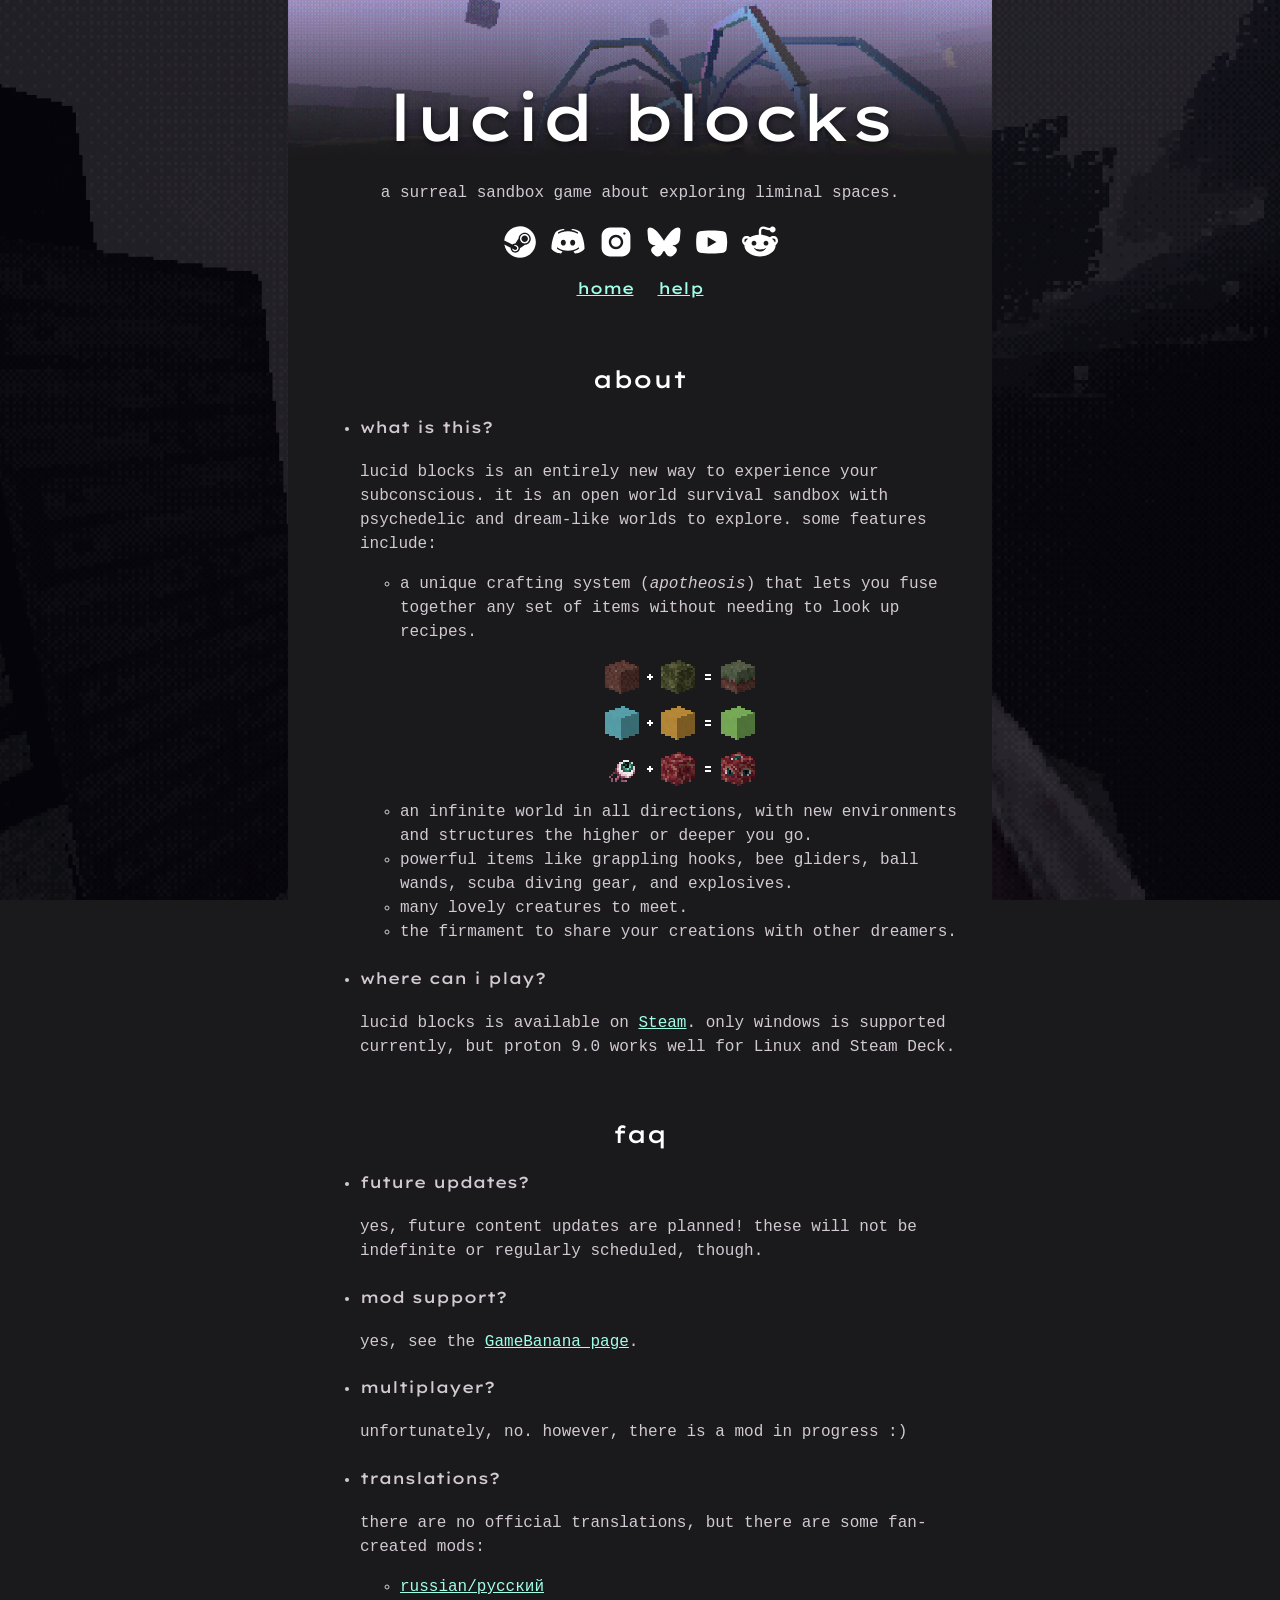
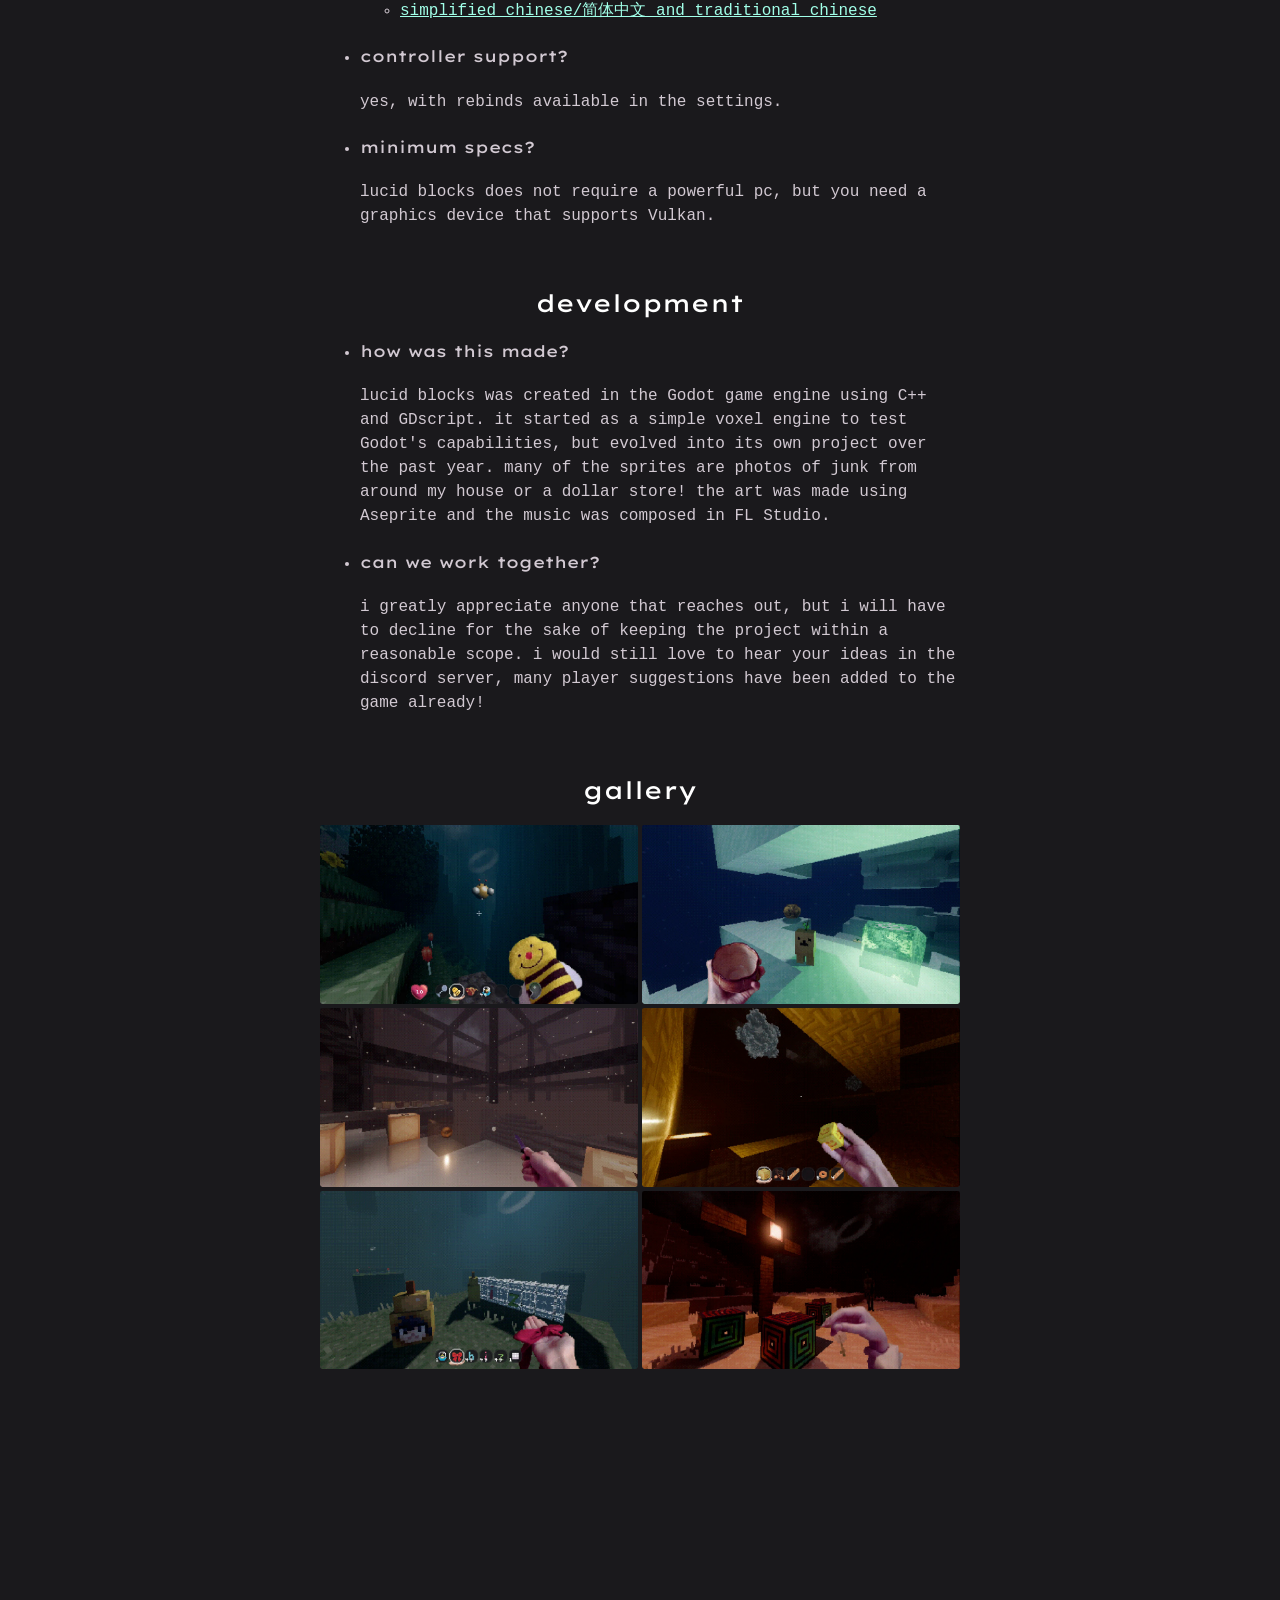
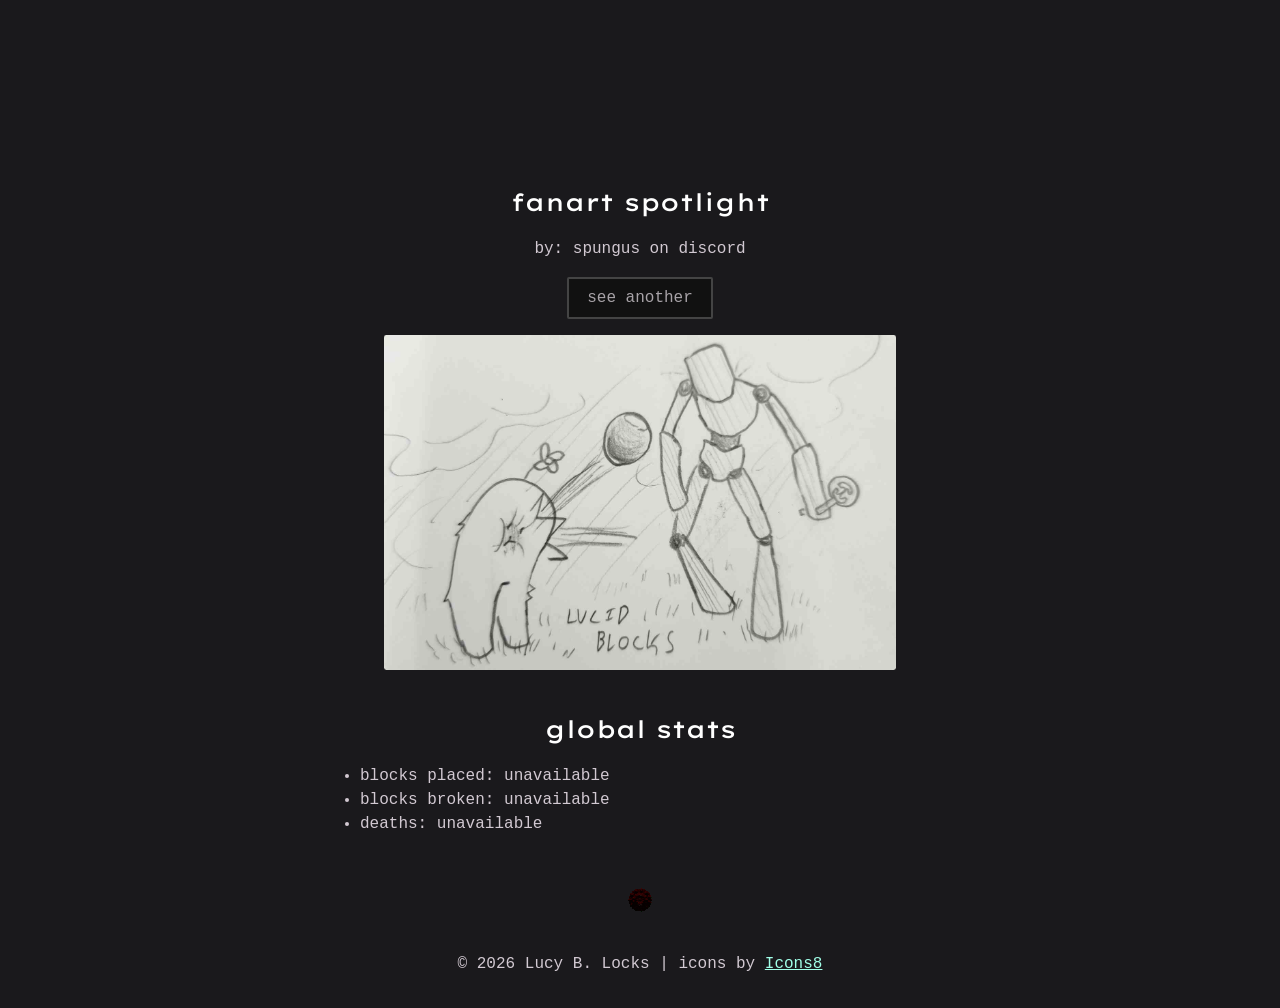
==== index.html @ 722c0000 "Updated 3.0.4" ====
<!DOCTYPE HTML>
<html lang="en">
	<head>
		<title>lucid blocks</title>
		<meta charset="utf-8" />
		<meta name="viewport" content="width=device-width, initial-scale=1, user-scalable=no" />
		<meta name="description" content="Lucid Blocks: A psychedelic voxel game about exploring liminal spaces.">
		<link rel="stylesheet" href="styles.css" />
        <link rel="preconnect" href="https://fonts.googleapis.com">
        <link rel="preconnect" href="https://fonts.gstatic.com" crossorigin>
        <link href="https://fonts.googleapis.com/css2?family=Lexend+Giga:wght@100..900&display=swap" rel="stylesheet">
		<link rel="icon" type="image/x-icon" href="images/icons/favicon.png">

	<script type="application/ld+json">
	{
	"@context": "https://schema.org",
	"@graph": [
		{
		"@type": "VideoGame",
		"@id": "https://lucidblocks.com/#game",
		"name": "Lucid Blocks",
		"url": "https://lucidblocks.com",
		"image": "https://lucidblocks.com/images/lsd_dream_emulator_spider.webp",
		"description": "Lucid Blocks is a psychedelic voxel sandbox game about exploring liminal dreamlike spaces.",
		"author": {
			"@type": "Person",
			"name": "Eric Alfaro",
			"url": "https://ericalfaro.dev"
		},
		"publisher": {
			"@type": "Organization",
			"name": "Eric Alfaro"
		},
		"sameAs": [
			"https://store.steampowered.com/app/3495730/Lucid_Blocks/",
			"https://discord.gg/lucidblocks",
			"www.youtube.com/@lucy_b_locks"
		]
		},
		{
		"@type": "FAQPage",
		"@id": "https://lucidblocks.com/#faq",
		"url": "https://lucidblocks.com",
		"about": { "@id": "https://lucidblocks.com/#game" },
		"mainEntity": [
			{
			"@type": "Question",
			"name": "Are future updates planned?",
			"acceptedAnswer": { "@type": "Answer", "text": "Yes, future content updates are planned, though they will not be indefinite or regularly scheduled." }
			},
			{
			"@type": "Question",
			"name": "Is mod support available?",
			"acceptedAnswer": { "@type": "Answer", "text": "Yes, see the GameBanana page at https://gamebanana.com/games/24404." }
			},
			{
			"@type": "Question",
			"name": "Does Lucid Blocks have multiplayer?",
			"acceptedAnswer": { "@type": "Answer", "text": "No, but a multiplayer mod is currently in progress." }
			},
			{
			"@type": "Question",
			"name": "Are there translations available?",
			"acceptedAnswer": { "@type": "Answer", "text": "There are no official translations, but fan-created mods exist for Russian and Simplified Chinese." }
			},
			{
			"@type": "Question",
			"name": "Is controller support available?",
			"acceptedAnswer": { "@type": "Answer", "text": "Yes, with rebinds available in the settings." }
			},
			{
			"@type": "Question",
			"name": "What are the minimum specs?",
			"acceptedAnswer": { "@type": "Answer", "text": "Lucid Blocks does not require a powerful PC, but you need a graphics device that supports Vulkan." }
			}
		]
		}
	]
	}
	</script>
	</head>
	<body>
		<div class="banner">
			<h1>lucid blocks</h1>
		</div>

		<section id="intro">
			<p>a surreal sandbox game about exploring liminal spaces. </p>
		</section>

		<nav id="social">
			<a target="_blank" class="icon" href="https://store.steampowered.com/app/3495730/Lucid_Blocks/"><img alt="Clickable link to the Lucid Blocks Steam page" src="images/icons/steam.svg"/></a>
			<a target="_blank" class="icon" href="https://discord.gg/lucidblocks">                   <img alt="Clickable link to the Lucid Blocks Discord server" src="images/icons/discord.svg"/></a>
			<a target="_blank" class="icon" href="https://www.instagram.com/lucy.b.locks/">                <img alt="Clickable link to the Lucid Blocks Instagram" src="images/icons/instagram.svg"/></a>
			<a target="_blank" class="icon" href="https://bsky.app/profile/lucyblocks.com">                 <img alt="Clickable link to the Lucid Blocks Bluesky" src="images/icons/bluesky.svg"/></a>
			<a target="_blank" class="icon" href="www.youtube.com/@lucy_b_locks"><img alt="Clickable link to the Lucid Blocks YouTube channel" src="images/icons/youtube.svg"/></a>
			<a target="_blank" class="icon" href="https://www.reddit.com/r/LucidBlocks/"><img alt="Clickable link to the Lucid Blocks subreddit" src="images/icons/reddit.svg"/></a>
		</nav>

		<nav id="websiteNavigation">
			<ul>
				<li><a href="index.html">home</a></li>
				<li><a href="help.html">help</a></li>
			</ul>
		</nav>

		<main>
			<section class="contentSection">
				<h2> about</h2>
				<ul>
					<li>
						<h4>what is this?</h4>
						<p>
							lucid blocks is an entirely new way to experience your subconscious.
							it is an open world survival sandbox with psychedelic and dream-like worlds to explore.
							some features include:
						</p>
						<ul>
							<li>
								a unique crafting system (<i>apotheosis</i>) that lets you fuse together any set of items
								without needing to look up recipes.
							</li>
							<img class="embedded-image" src="images/fusion_example.webp" alt="How to fuse items together in Lucid Blocks"/>
							<li>
								an infinite world in all directions, with new environments and structures the higher or deeper you go.
							</li>
							<li>
								powerful items like grappling hooks, bee gliders, ball wands, scuba diving gear, and explosives.
							</li>
							<li>
								many lovely creatures to meet.
							</li>
							<li>
								the firmament to share your creations with other dreamers.
							</li>

						</ul>
					</li>
					<li>
						<h4>where can i play?</h4>
						<p>
							lucid blocks is available on <a href="https://store.steampowered.com/app/3495730/Lucid_Blocks/">Steam</a>. only windows is supported currently, but proton 9.0 works well for Linux and Steam Deck.
						</p>
					</li>
				</ul>
			</section>

			<section class="contentSection">
				<h2> faq</h2>
				<ul>
					<li>
						<h4>future updates?</h4>
						<p>yes, future content updates are planned! these will not be indefinite or regularly scheduled, though.</p>
					</li>
					<li>
						<h4>mod support?</h4>
						<p>yes, see the <a href="https://gamebanana.com/games/24404">GameBanana page</a>.</p>
					</li>
					<li>
						<h4>multiplayer?</h4>
						<p>unfortunately, no. however, there is a mod in progress :)</p>
					</li>
					<li>
						<h4>translations?</h4>
						<p>there are no official translations, but there are some fan-created mods:</p>
						<ul>
							<li><a href="https://github.com/FunkyChickenCape/lucid-blocks-ru">russian/русский</a></li>
							<li><a href="https://github.com/MILK-FOR-FREE/Lucid-Blocks-Chinese-Localization/">simplified chinese/简体中文 and traditional chinese</a></li>
						</ul>
					</li>
					<li>
						<h4>controller support?</h4>
						<p>yes, with rebinds available in the settings.</p>
					</li>
					<li>
						<h4>minimum specs?</h4>
						<p>
							lucid blocks does not require a powerful pc, but you need a graphics device that supports Vulkan.
						</p>
					</li>
				</ul>
			</section>

			<section class="contentSection">
				<h2> development </h2>
				<ul>
					<li>
						<h4>how was this made?</h4>
						<p>
							lucid blocks was created in the Godot game engine using <nobr>C++</nobr> and GDscript.
							it started as a simple voxel engine to test Godot's capabilities, but evolved
							into its own project over the past year. many of the sprites are photos of junk from around
							my house or a dollar store!
							the art was made using Aseprite and the music was composed in FL Studio.
						</p>
					</li>
					<li>
						<h4>can we work together?</h4>
						<p>i greatly appreciate anyone that reaches out, but i will have to decline for the sake of keeping the
							project within a reasonable scope. i would still love to hear your ideas in the discord server,
							many player suggestions have been added to the game already!
						</p>
					</li>
				</ul>
			</section>


			<section class="contentSection">
				<h2>gallery</h2>
				<div id="gallery" class="gallery">
					<img class="screenshot" src="images/screenshots/bee_hand.webp" alt="Bee glider hand"/>
					<img class="screenshot" src="images/screenshots/bubblebear.webp" alt="A bubblebear"/>
					<img class="screenshot" src="images/screenshots/heaven.webp" alt="Pretty blocks"/>
					<img class="screenshot" src="images/screenshots/ofanim.webp" alt="An angel" />
					<img class="screenshot" src="images/screenshots/pear.webp" alt="A fruit femme"/>
					<img class="screenshot" src="images/screenshots/preta.webp" alt="The naraka"/>
					<div class="video-wrapper">
						<iframe src="https://www.youtube-nocookie.com/embed/zMV_tRGz0kU?si=rb2TdDwyq2T29jI_&rel=0" title="YouTube video player" frameborder="0" allow="autoplay; clipboard-write; encrypted-media; picture-in-picture; web-share" referrerpolicy="strict-origin-when-cross-origin" allowfullscreen></iframe>
					</div>
					<div class="video-wrapper">
						<iframe src="https://www.youtube-nocookie.com/embed/W9FAO-mgnk8?si=cuNZHRYO8XVEXqZ0&rel=0" title="YouTube video player" frameborder="0" allow="autoplay; clipboard-write; encrypted-media; picture-in-picture; web-share" referrerpolicy="strict-origin-when-cross-origin" allowfullscreen></iframe>
					</div>
					<div class="video-wrapper">
						<iframe src="https://www.youtube-nocookie.com/embed/zR0OSpIx3fw?si=GwXAoD6N3HIUBH2a&rel=0" title="YouTube video player" frameborder="0" allow="autoplay; clipboard-write; encrypted-media; picture-in-picture; web-share" referrerpolicy="strict-origin-when-cross-origin" allowfullscreen></iframe>
					</div>
					<div class="video-wrapper">
						<iframe src="https://www.youtube-nocookie.com/embed/PuqwQ_7cEr8?si=5TdYImzTWphIjILs&rel=0" title="YouTube video player" frameborder="0" allow="autoplay; clipboard-write; encrypted-media; picture-in-picture; web-share" referrerpolicy="strict-origin-when-cross-origin" allowfullscreen></iframe>
					</div>
				</div>
			</section>

			<section class="contentSection" id="fanart" >
				<h2>fanart spotlight</h2>

				<p id="fanart-credit"></p>
				<p><button onclick="nextFanart()">see another</button></p>

				<img id="fanart-img" class="fanart-image" src="" alt="Lucid Blocks fanart" />

			</section>

			<section class="contentSection">
				<h2> global stats </h2>
				<ul>
					<li>blocks placed: <span id="blocks_placed">loading...</span></li>
					<li>blocks broken: <span id="blocks_broken">loading...</span></li>
					<li>deaths: <span id="death_count">loading...</span></li>
				</ul>
			</section>

		</main>

		<img loading="lazy" alt="Moving image of an Ofanim" src="images/tiny_fractal.gif"/>

		<footer>
			<p>© 2026 Lucy B. Locks | icons by <a href="https://icons8.com/">Icons8</a></p>
		</footer>

		<script src="fanart.js"></script>
	</body>
	<script>
		const appId = '3495730';
		const stats = ['blocks_placed', 'blocks_broken', 'death_count'];
		const url = `https://api.allorigins.win/raw?url=${encodeURIComponent(`https://api.steampowered.com/ISteamUserStats/GetGlobalStatsForGame/v1/?appid=${appId}&count=${stats.length}&${stats.map((s, i) => `name[${i}]=${s}`).join('&')}`)}`;

		fetch(url)
			.then(res => res.json())
			.then(data => {
				const globalstats = data.response.globalstats;
				stats.forEach(stat => {
					document.getElementById(stat).textContent = Number(globalstats[stat].total).toLocaleString();
				});
			})
			.catch(() => {
				stats.forEach(stat => {
					document.getElementById(stat).textContent = 'unavailable';
				});
			});
	</script>
</html>
---- styles.css ----
html {
    cursor: pointer;
    cursor: help;
    cursor: progress;
    height: 100%;
    width: 100%;

    cursor: url("images/hand.png"), auto;
    background: rgb(26, 25, 28) url("images/forest.webp");
    background-attachment: fixed;
    background-size: cover;
    background-position: center;
    background-repeat: no-repeat;

    margin: 0;
    padding: 0;
    scroll-behavior: smooth;
}

section {
    padding: 0.5em;
    margin: 0.5em;
}

.banner {
    margin: 0;
    padding: 0;
    background: linear-gradient(
        to bottom,
        rgba(26, 25, 28, 0.0) 0%,    /* adjust top opacity */
        rgba(26, 25, 28, 1.0) 100%   /* fully transparent at bottom */
      ),
    url('images/lsd_dream_emulator_spider.webp') no-repeat center center;

    background-repeat: no-repeat;
    background-size: 100% auto;
    background-clip: padding-box;
    max-width: 100%;
}

.banner h1 {
    text-shadow: 0 2px 6px rgba(0, 0, 0, 0.6);
}

#websiteNavigation {
	display: flex;
    justify-content: center; 
    align-items: center;
}

#websiteNavigation ul {
    padding: 0;
    margin: 0;
    list-style: none;
    display: flex;
}

#websiteNavigation li {
    padding: 0;
    margin: 0;
}

#websiteNavigation li a {
    display: block;
    padding: 0.75em;
}

.screenshot {
    width: 1920;
    height: 1080;
    background-color: rgb(26, 25, 28);
}

.icon img {
    width: 50;
    height: 50;
}

.embedded-image {
    display: block;
    margin: auto;
}

.fanart-image {
    display: block;
    margin: 0 auto;
    max-width: 80%;
    height: auto;
    width: auto;
    border-radius: 0.15em;
}

button {
    background: #111;
    color: rgb(168, 163, 168);
    border: 2px solid #444;
    padding: 10px 18px;
    border-radius: 2px;
    font-size: 16px;
    font-family: inherit;
    cursor: pointer;
}

button:hover {
    background: #222;
    border-color: rgb(136, 108, 144);
    color: rgb(136, 108, 144);
}

button:active {
    transform: scale(0.98);
}

body {
    color: white;
    background-color: rgb(26, 25, 28);

    text-align: center;
    margin: auto;
    width: 55%;
    position: relative;
}

html, body { overflow-x: hidden;}

h1, h2, h3, h4, nav > ul > li > a {
    font-family: "Lexend Giga", sans-serif;
    font-optical-sizing: auto;
    font-style: normal;
    font-weight: 500;
}

h2 {
    font-size: 1.5em;
}

h3, h4 {
    font-size: 1em;
}

h1 {
    padding-top: 1.2em;
    margin-top: 0;
    font-size: 4em;
    margin-bottom: 0.1em;
}

h3 {
    margin-bottom: 2.0em;
    margin-top: 2.0em;
}

p, ul {
    line-height: 1.5em;
    color: rgb(210, 201, 210);
    font-family: 'Courier New', Courier, monospace;
}

ul {
    text-align: left;
}

a {
    color: rgb(161, 255, 232);
}

main, footer {
    margin: 0.5em;
    padding: 0.5em;
}

#intro {
    margin-top: 0.1em;
    padding-top: 0.1em;
    margin-bottom: 0.1em;
    padding-bottom: 0.1em;
}


.gallery {
    display: grid;
    grid-template-columns: repeat(2, 1fr);
    grid-template-rows: auto;
    grid-gap: 0.25em;
    padding-bottom: 0.5em;
}

.articleimg {
    width: 100%;
    object-fit: cover; 
}

.gallery img {
    width: 100%;
    object-fit: cover;         /* fill the container, cropping if necessary */
    object-position: bottom;   /* keep the bottom of the image visible */
    aspect-ratio: 16 / 9;     /* enforce 9:16 ratio for the container */
    border-radius: 0.15em;
}

.icon img {
    width: 2.25em;
    padding-left: 0.25em;
    padding-right: 0.25em;
}

.video-wrapper {
    position: relative; padding-bottom: 56.25%; /* 16:9 */
}

.video-wrapper iframe {
    position: absolute; top: 0; left: 0; width: 100%; height: 100%;
}

@media (width <= 1000px) {
    body {
        width: 80%;
    }
}

@media (width <= 800px) {
    html {
        background-image: none
    }

    .gallery {
        display: inline;
        grid-gap: 0.5em;
    }

    h1 {
        font-size: 2em;
    }

    section, footer {
        margin-left: 0;
        margin-right: 0;
        padding-left: 0;
        padding-right: 0;
    }

    body {
        margin: 0;
        width: 100%;
    }
}
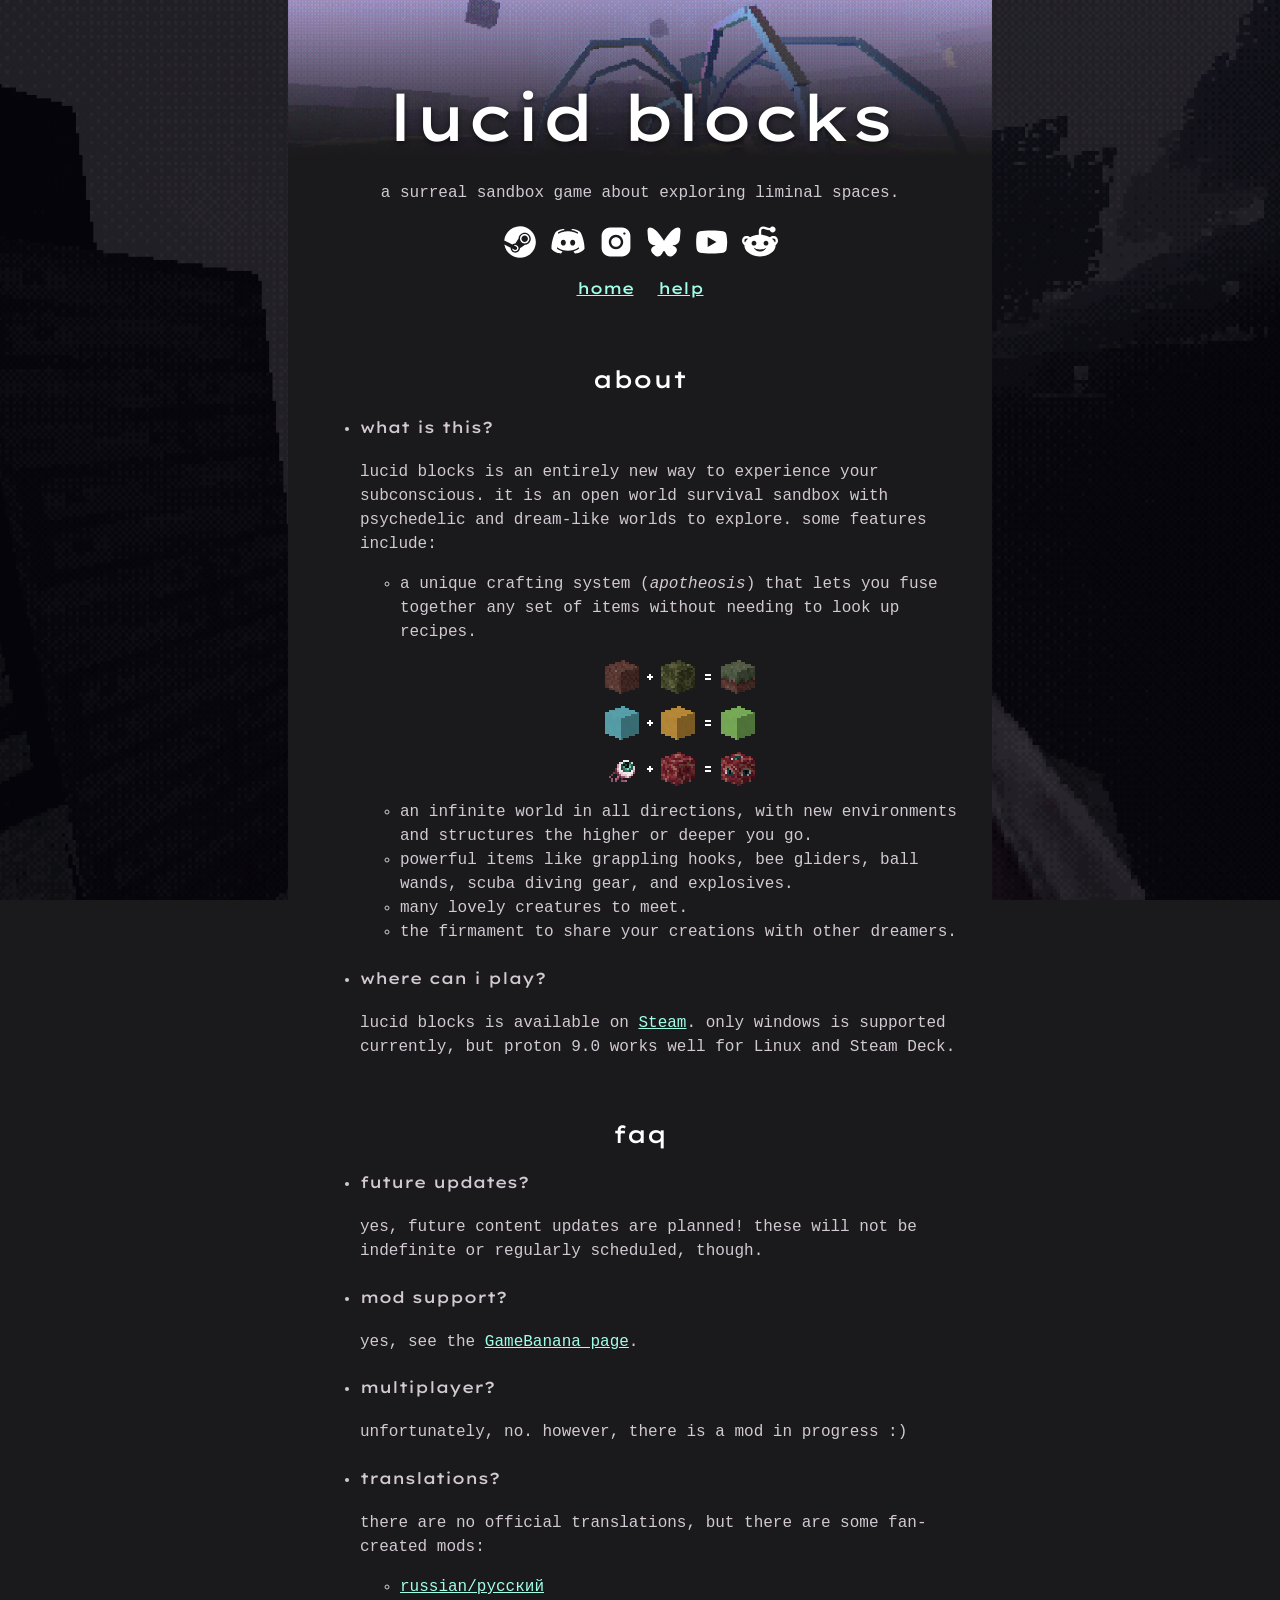
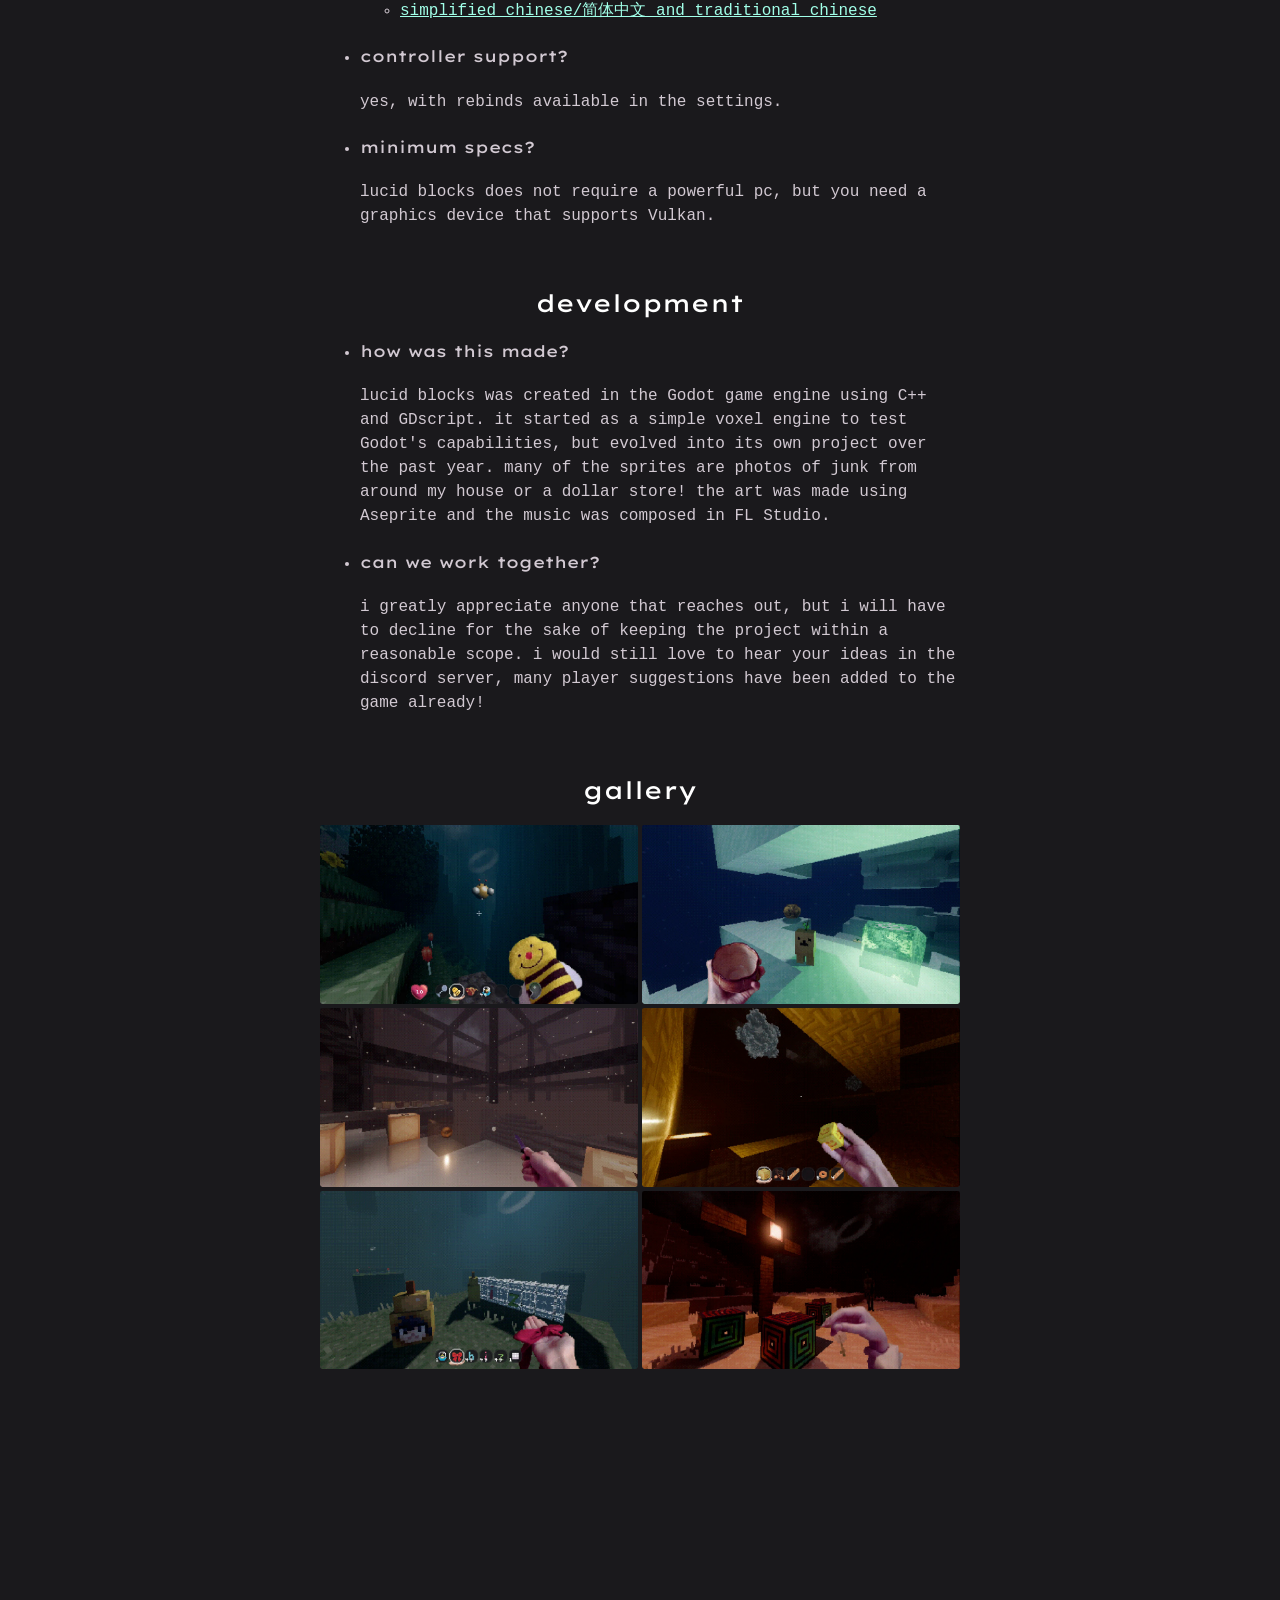
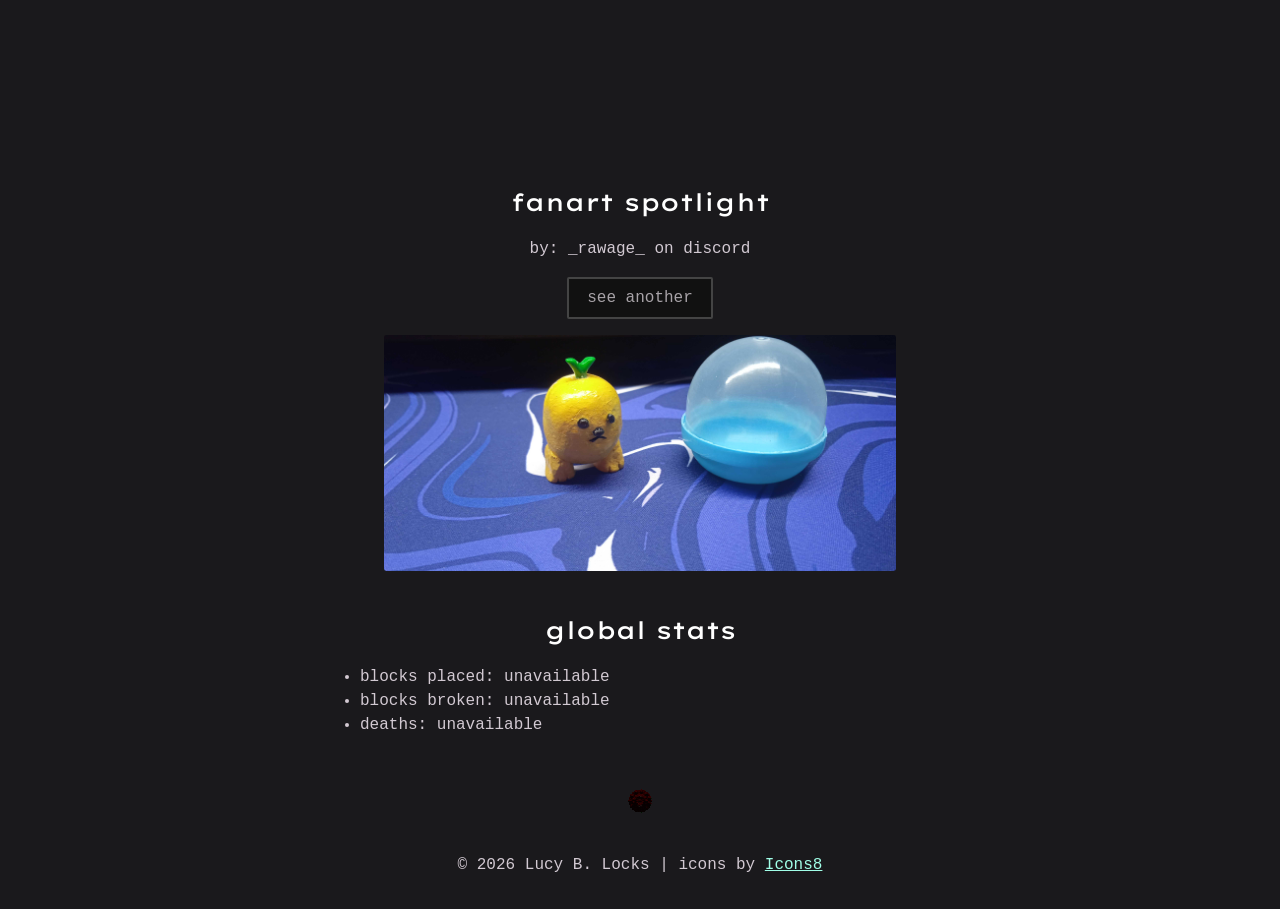
==== commit 3d889ded: "Fixed youtube links" ====
--- a/index.html
+++ b/index.html
@@ -34,7 +34,7 @@
 		"sameAs": [
 			"https://store.steampowered.com/app/3495730/Lucid_Blocks/",
 			"https://discord.gg/lucidblocks",
-			"www.youtube.com/@lucy_b_locks"
+			"https://www.youtube.com/@lucy_b_locks"
 		]
 		},
 		{
@@ -93,7 +93,7 @@
 			<a target="_blank" class="icon" href="https://discord.gg/lucidblocks">                   <img alt="Clickable link to the Lucid Blocks Discord server" src="images/icons/discord.svg"/></a>
 			<a target="_blank" class="icon" href="https://www.instagram.com/lucy.b.locks/">                <img alt="Clickable link to the Lucid Blocks Instagram" src="images/icons/instagram.svg"/></a>
 			<a target="_blank" class="icon" href="https://bsky.app/profile/lucyblocks.com">                 <img alt="Clickable link to the Lucid Blocks Bluesky" src="images/icons/bluesky.svg"/></a>
-			<a target="_blank" class="icon" href="www.youtube.com/@lucy_b_locks"><img alt="Clickable link to the Lucid Blocks YouTube channel" src="images/icons/youtube.svg"/></a>
+			<a target="_blank" class="icon" href="https://www.youtube.com/@lucy_b_locks"><img alt="Clickable link to the Lucid Blocks YouTube channel" src="images/icons/youtube.svg"/></a>
 			<a target="_blank" class="icon" href="https://www.reddit.com/r/LucidBlocks/"><img alt="Clickable link to the Lucid Blocks subreddit" src="images/icons/reddit.svg"/></a>
 		</nav>
 
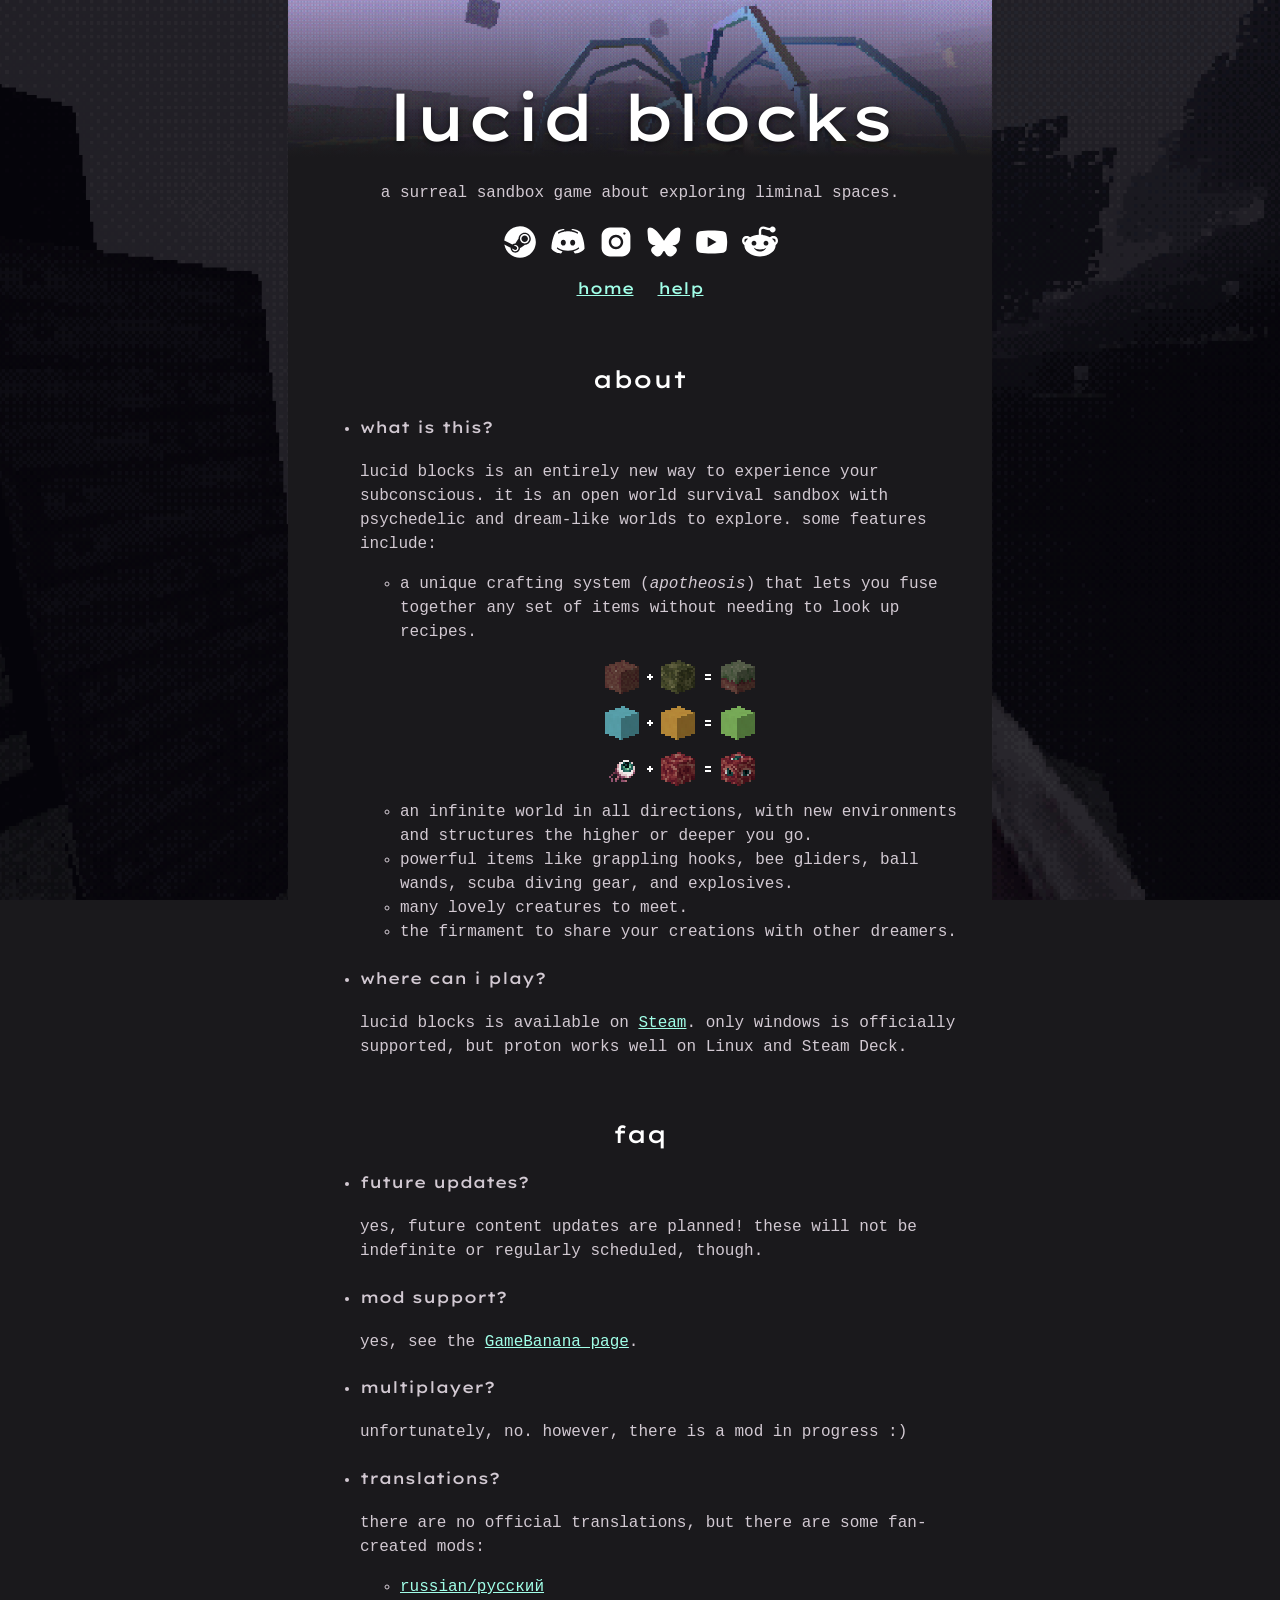
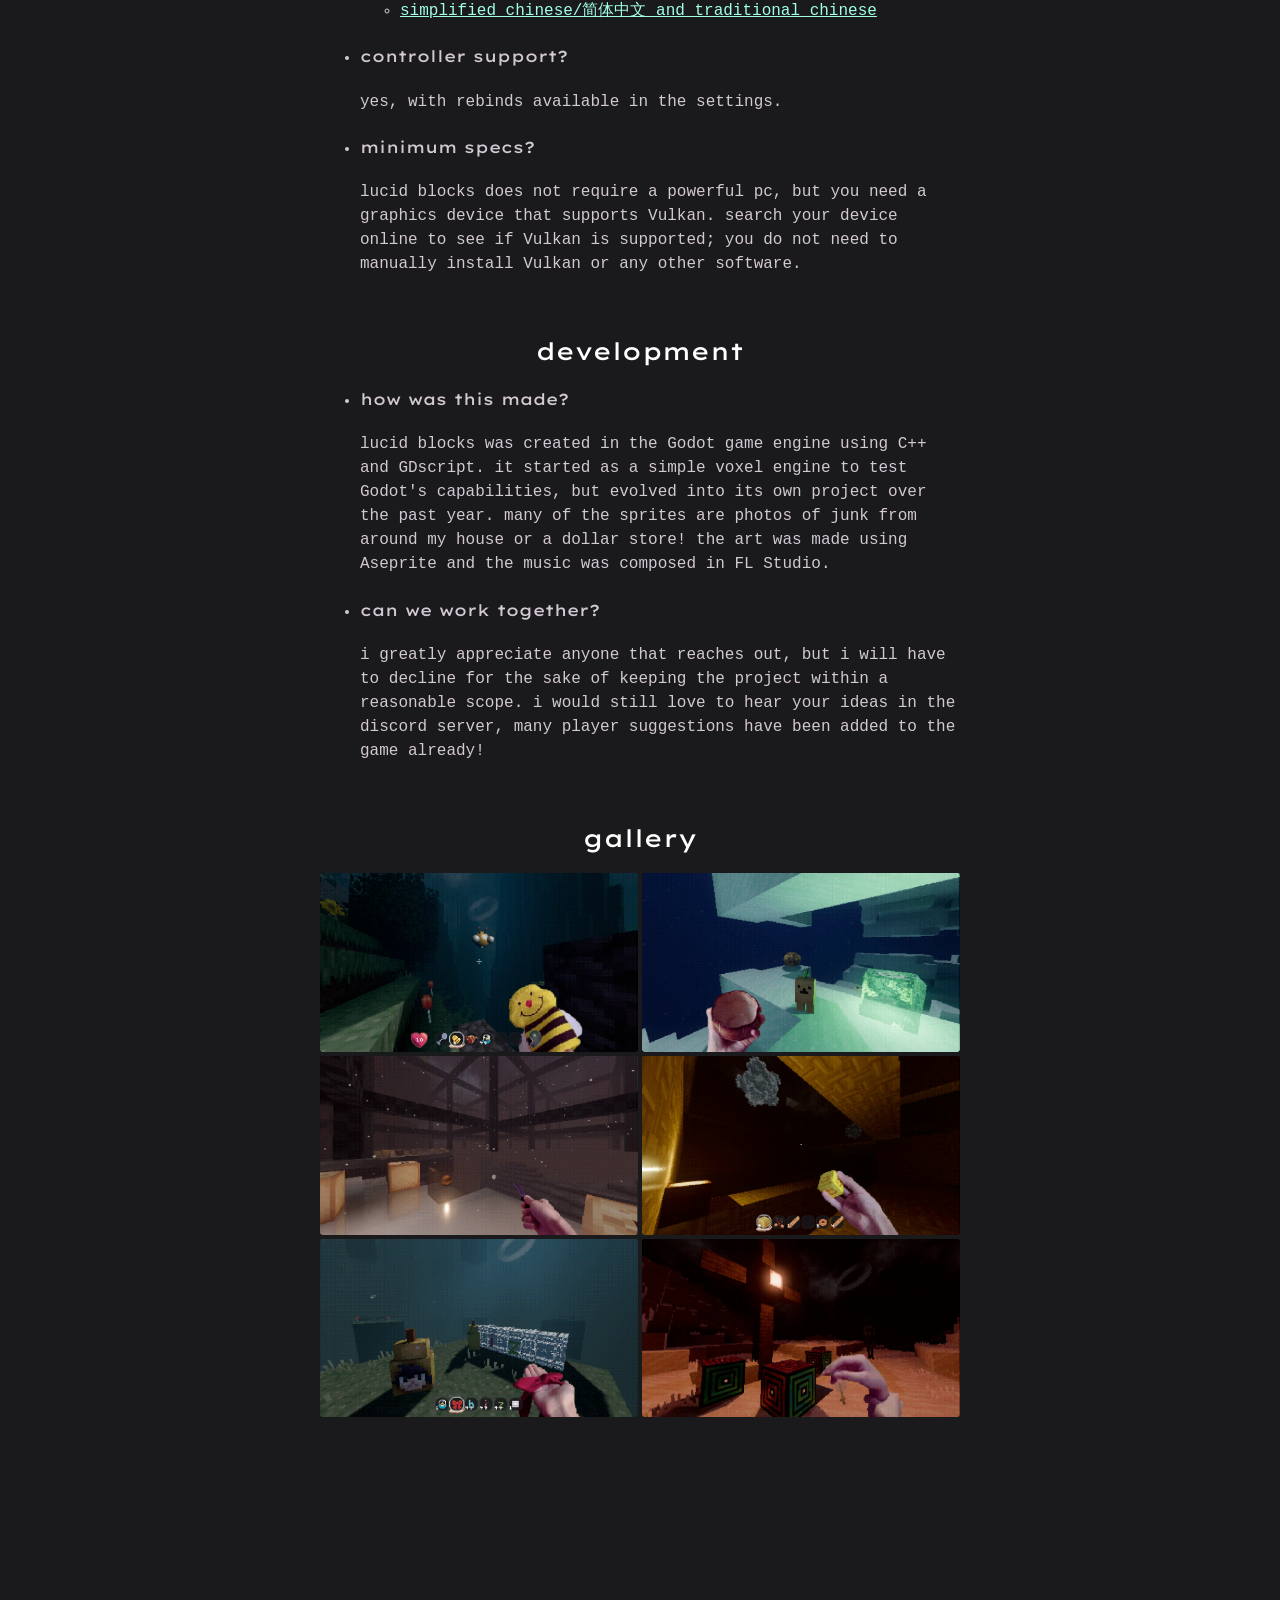
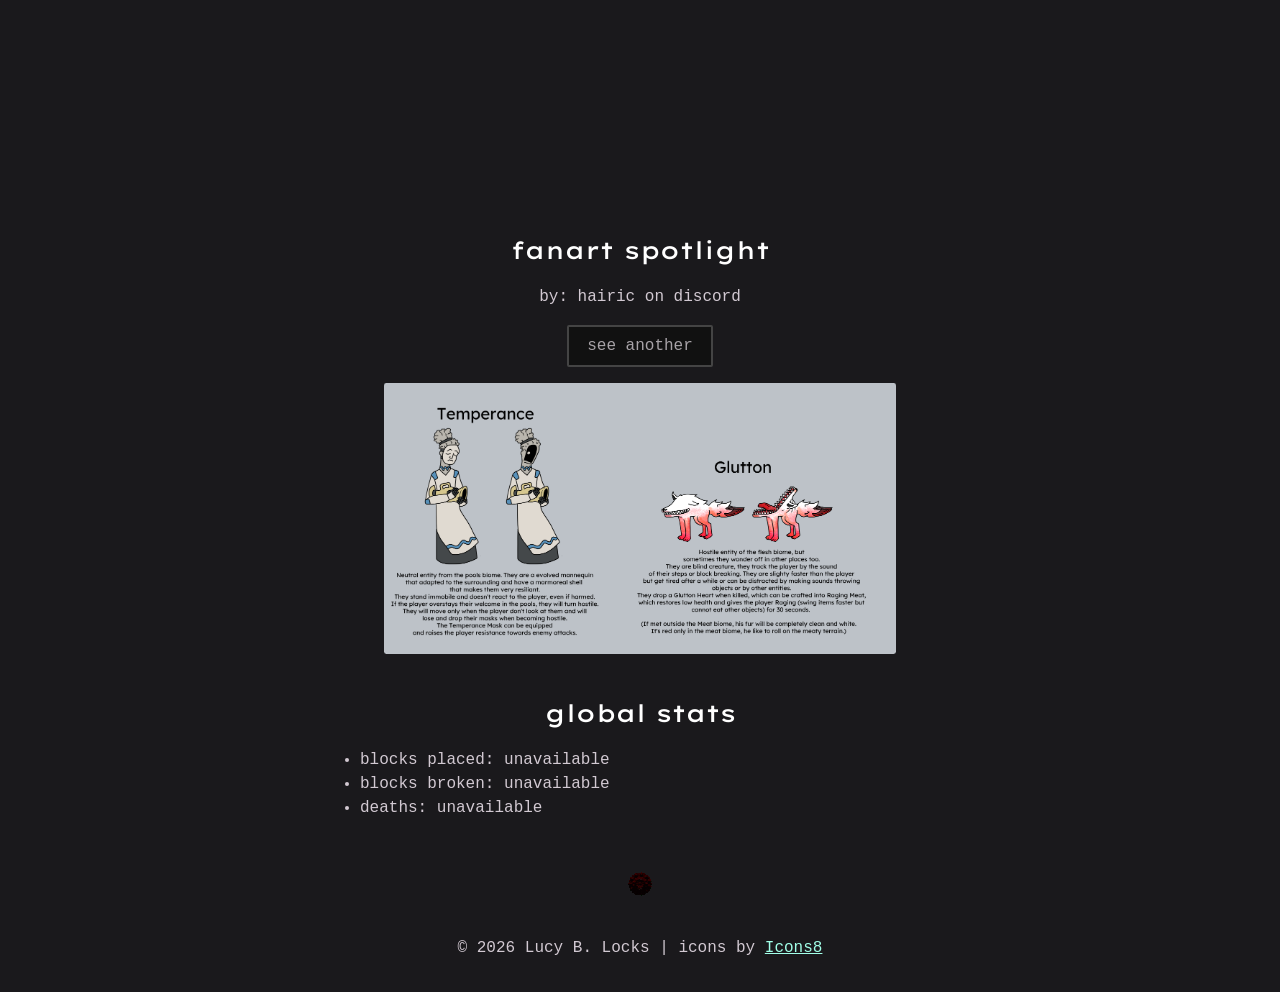
==== commit 60b1ae4d: "Minor content fixes" ====
--- a/index.html
+++ b/index.html
@@ -24,12 +24,12 @@
 		"description": "Lucid Blocks is a psychedelic voxel sandbox game about exploring liminal dreamlike spaces.",
 		"author": {
 			"@type": "Person",
-			"name": "Eric Alfaro",
-			"url": "https://ericalfaro.dev"
+			"name": "Lucy B. Locks",
+			"url": "https://lucyblocks.com"
 		},
 		"publisher": {
 			"@type": "Organization",
-			"name": "Eric Alfaro"
+			"name": "Lucy B. Locks"
 		},
 		"sameAs": [
 			"https://store.steampowered.com/app/3495730/Lucid_Blocks/",
@@ -139,7 +139,7 @@
 					<li>
 						<h4>where can i play?</h4>
 						<p>
-							lucid blocks is available on <a href="https://store.steampowered.com/app/3495730/Lucid_Blocks/">Steam</a>. only windows is supported currently, but proton 9.0 works well for Linux and Steam Deck.
+							lucid blocks is available on <a href="https://store.steampowered.com/app/3495730/Lucid_Blocks/">Steam</a>. only windows is officially supported, but proton works well on Linux and Steam Deck.
 						</p>
 					</li>
 				</ul>
@@ -175,7 +175,7 @@
 					<li>
 						<h4>minimum specs?</h4>
 						<p>
-							lucid blocks does not require a powerful pc, but you need a graphics device that supports Vulkan.
+							lucid blocks does not require a powerful pc, but you need a graphics device that supports Vulkan. search your device online to see if Vulkan is supported; you do not need to manually install Vulkan or any other software.
 						</p>
 					</li>
 				</ul>
@@ -190,8 +190,7 @@
 							lucid blocks was created in the Godot game engine using <nobr>C++</nobr> and GDscript.
 							it started as a simple voxel engine to test Godot's capabilities, but evolved
 							into its own project over the past year. many of the sprites are photos of junk from around
-							my house or a dollar store!
-							the art was made using Aseprite and the music was composed in FL Studio.
+							my house or a dollar store! the art was made using Aseprite and the music was composed in FL Studio.
 						</p>
 					</li>
 					<li>
@@ -203,7 +202,6 @@
 					</li>
 				</ul>
 			</section>
-
 
 			<section class="contentSection">
 				<h2>gallery</h2>
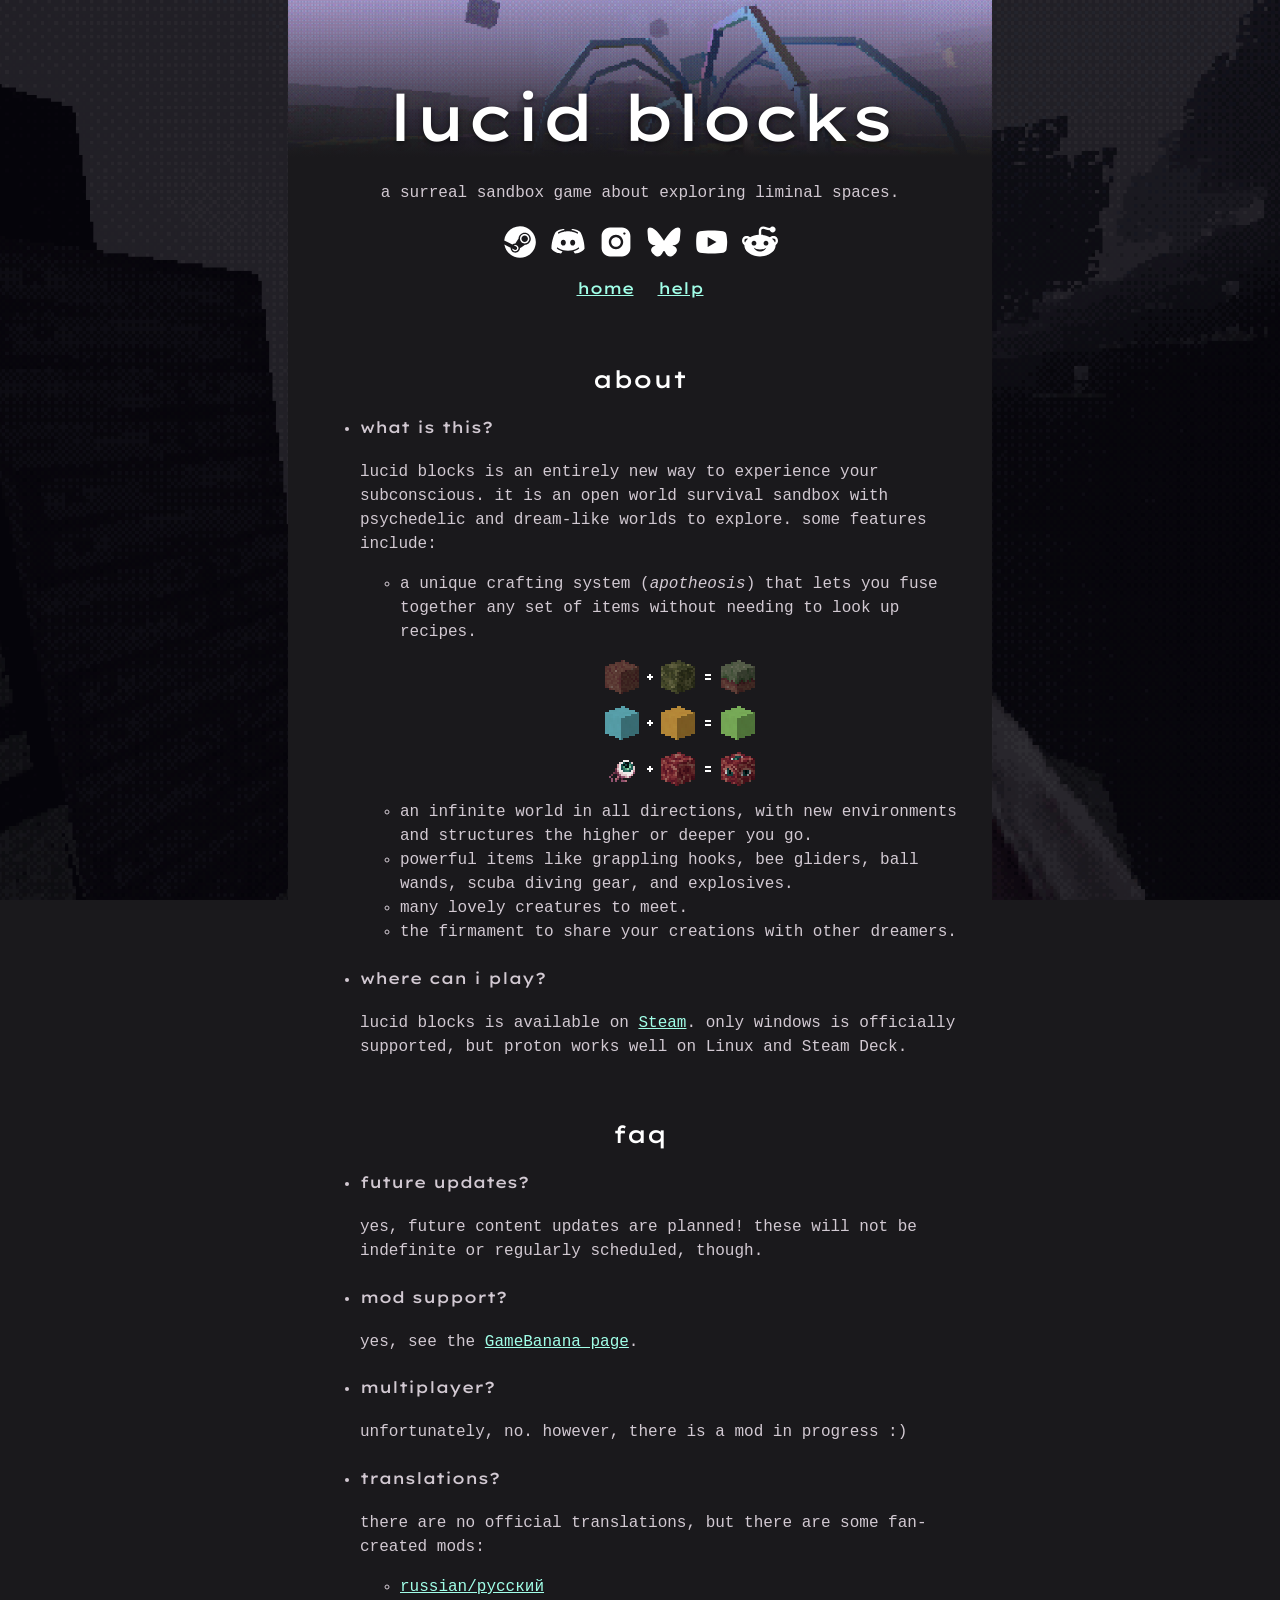
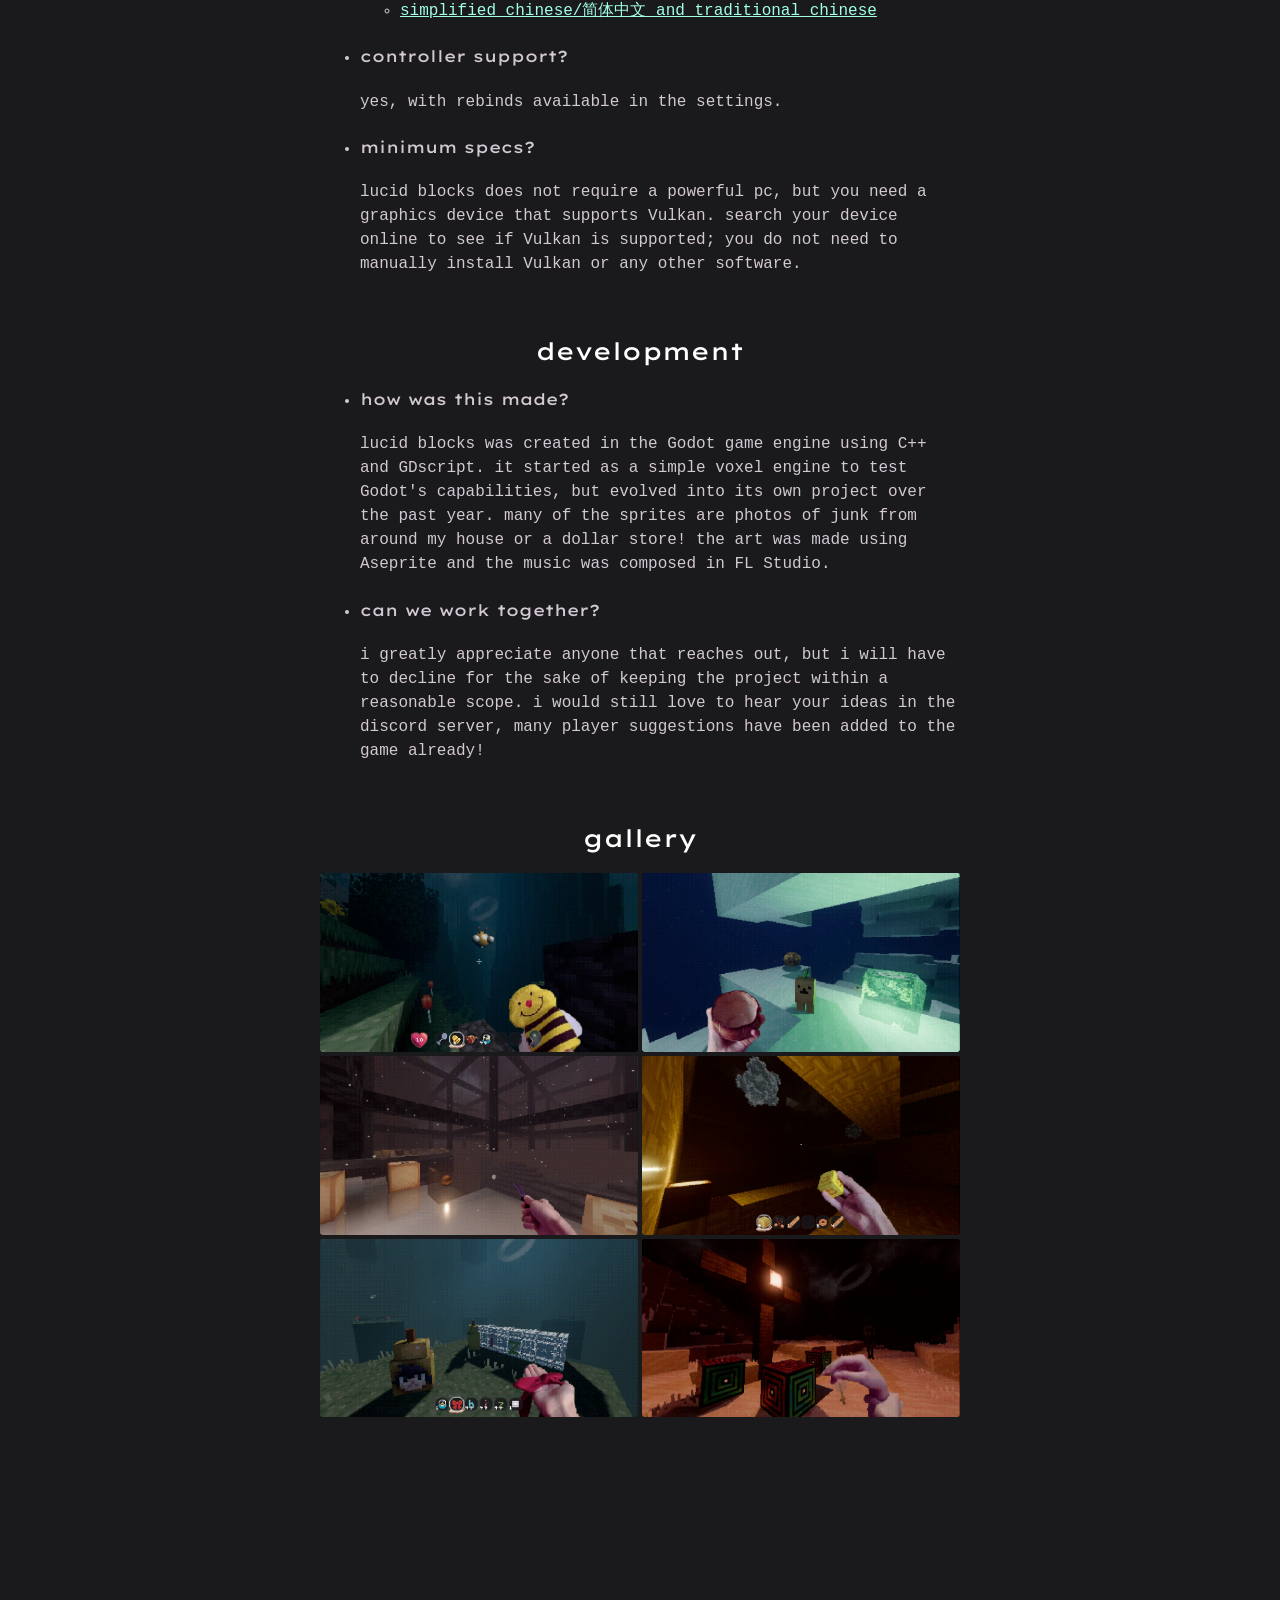
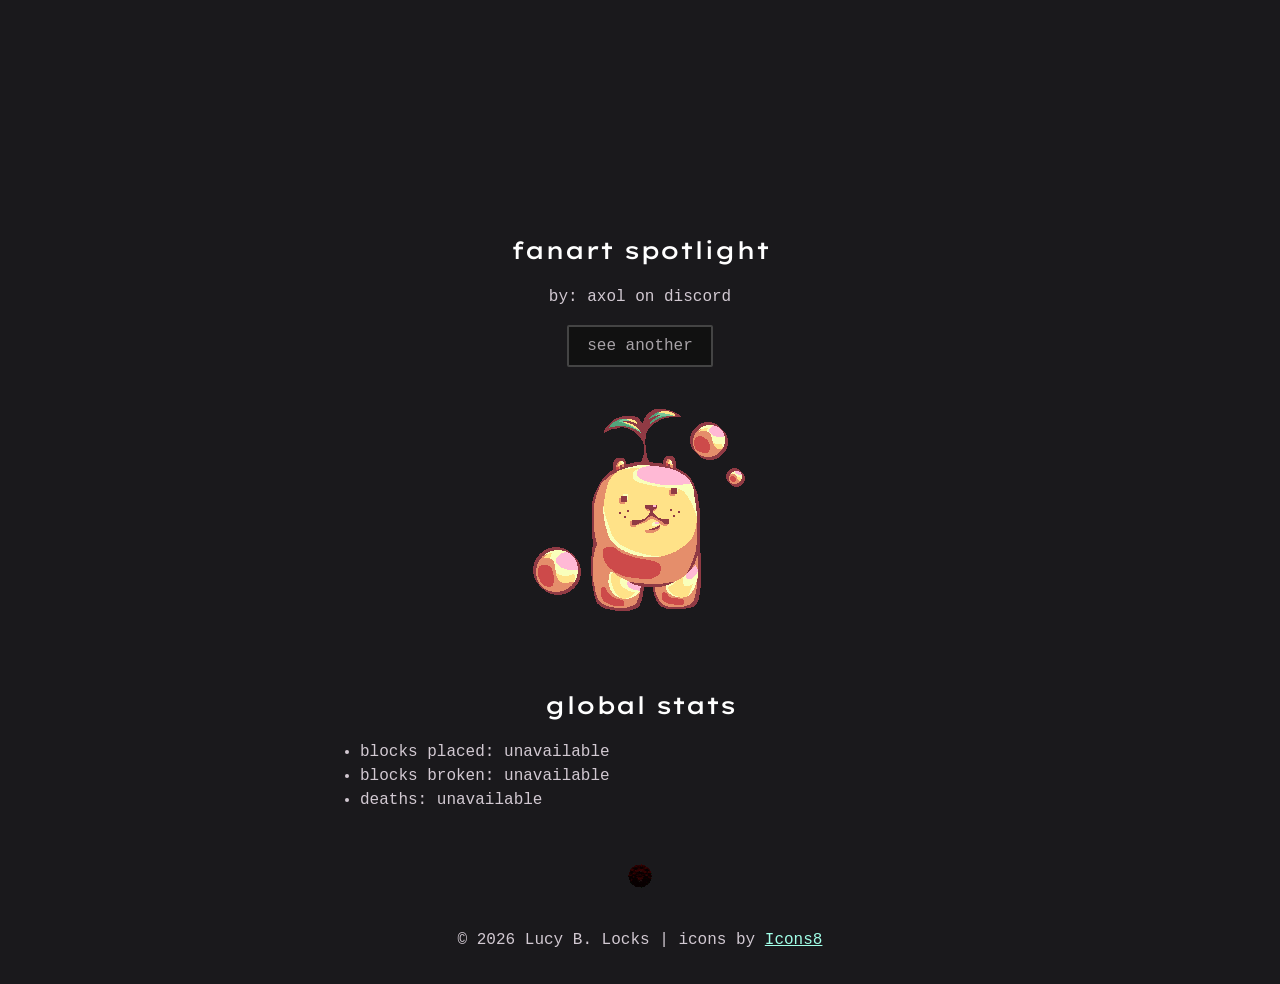
==== commit b58ef3d3: "Fixed steam stats to use internal API" ====
--- a/index.html
+++ b/index.html
@@ -257,9 +257,8 @@
 		<script src="fanart.js"></script>
 	</body>
 	<script>
-		const appId = '3495730';
 		const stats = ['blocks_placed', 'blocks_broken', 'death_count'];
-		const url = `https://api.allorigins.win/raw?url=${encodeURIComponent(`https://api.steampowered.com/ISteamUserStats/GetGlobalStatsForGame/v1/?appid=${appId}&count=${stats.length}&${stats.map((s, i) => `name[${i}]=${s}`).join('&')}`)}`;
+		const url = 'https://gumi.122412240.xyz/steam-stats';
 
 		fetch(url)
 			.then(res => res.json())
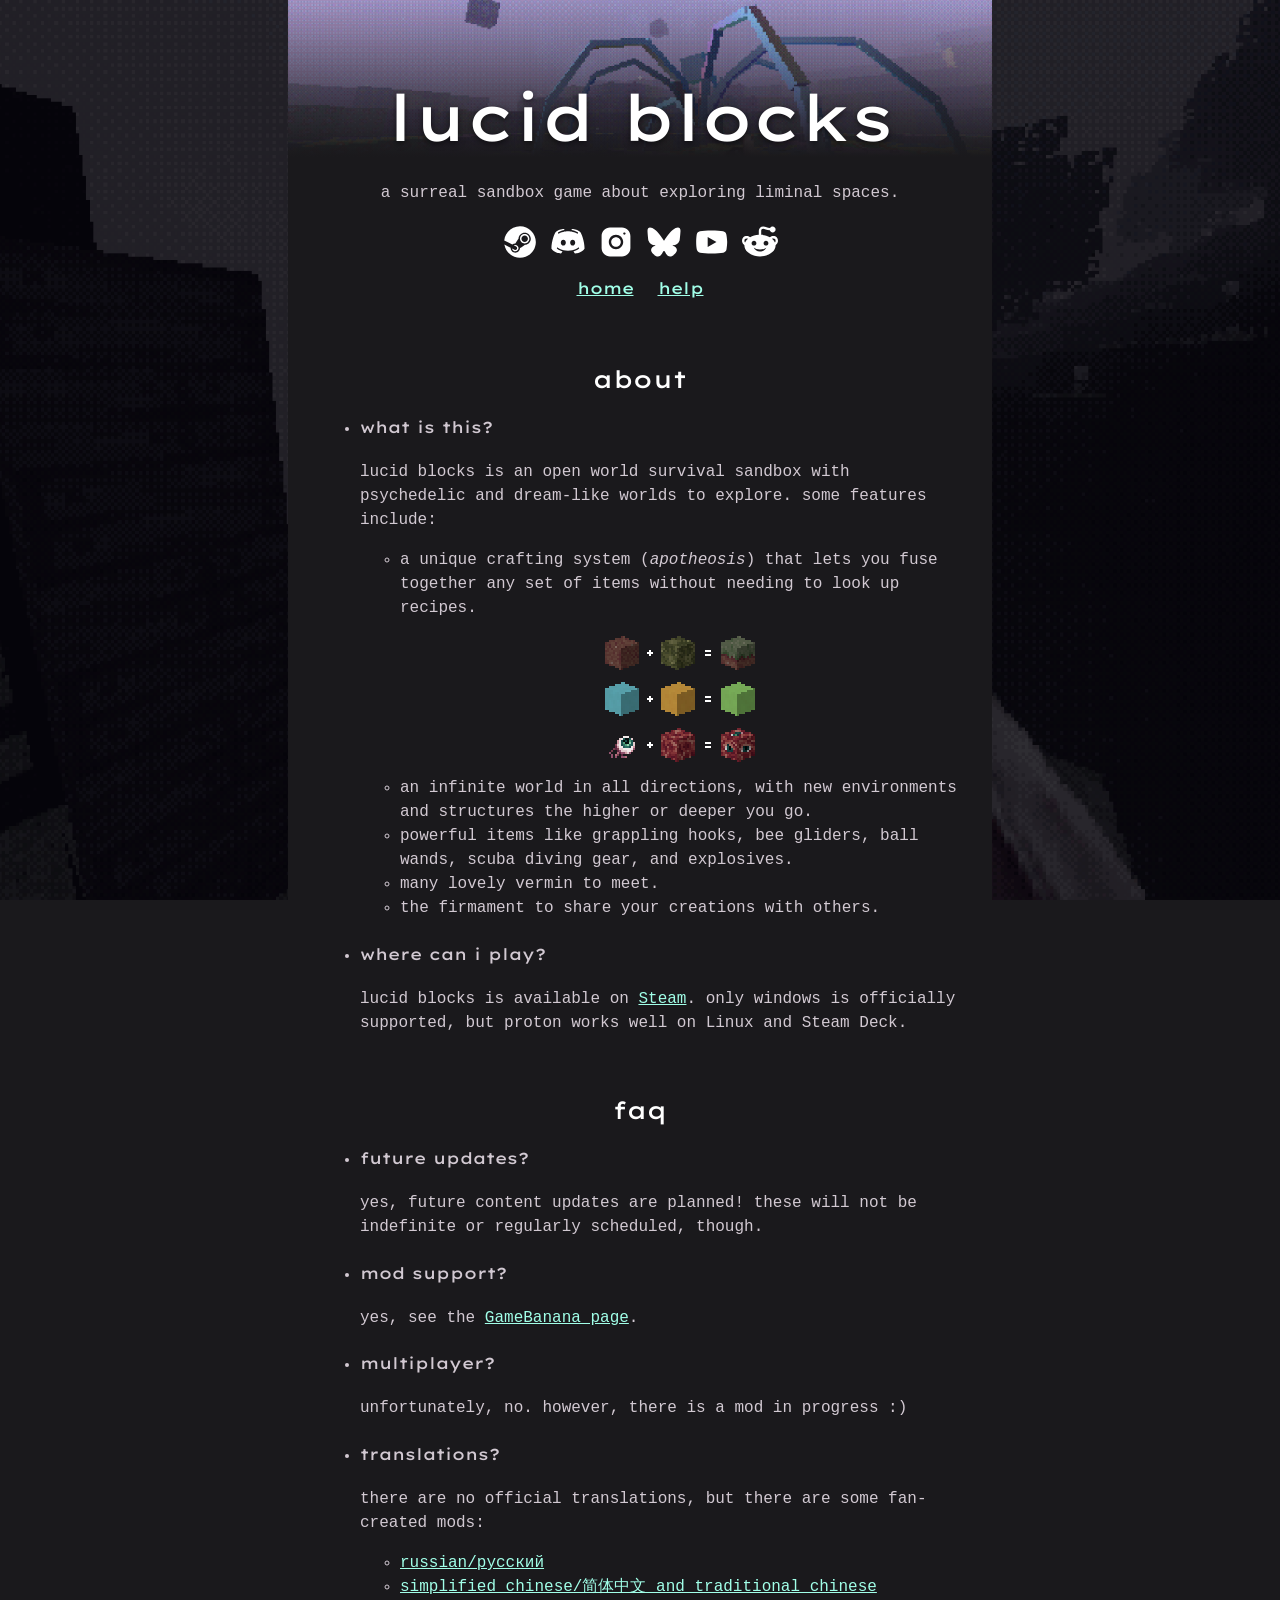
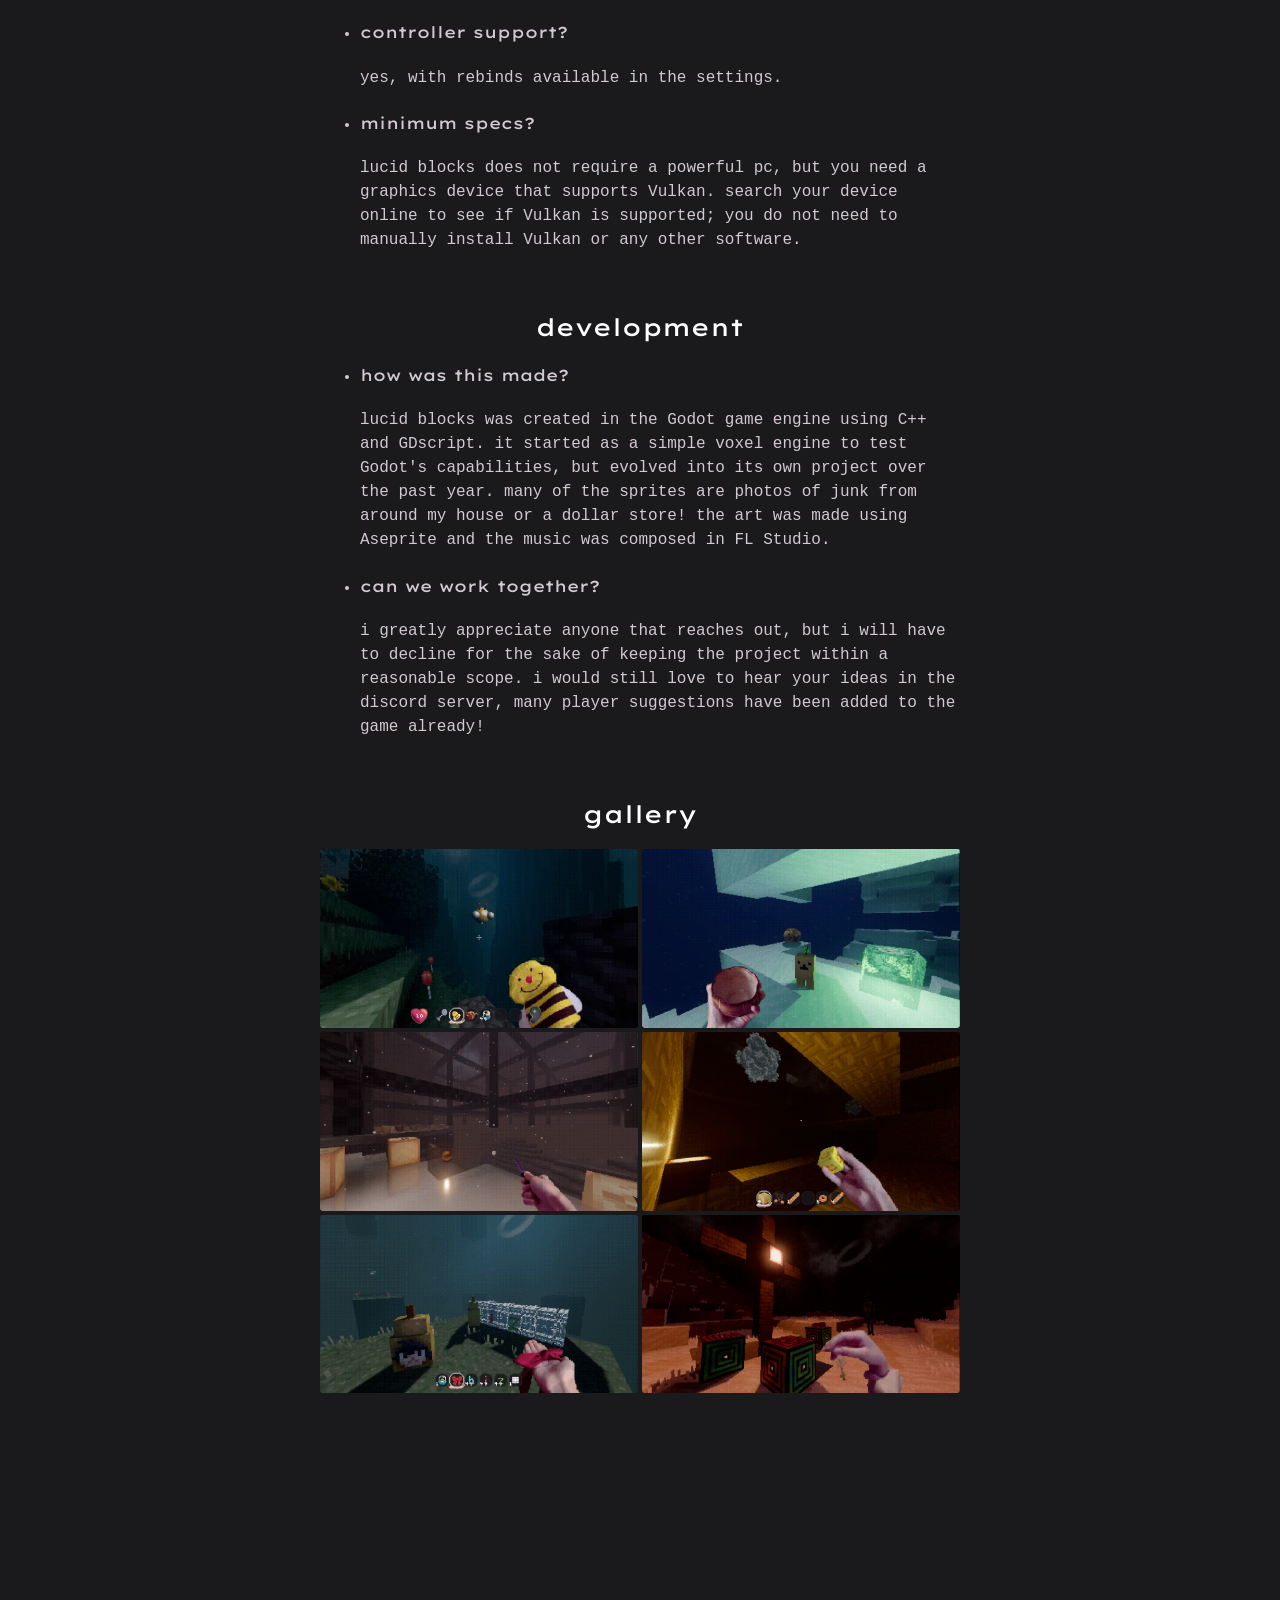
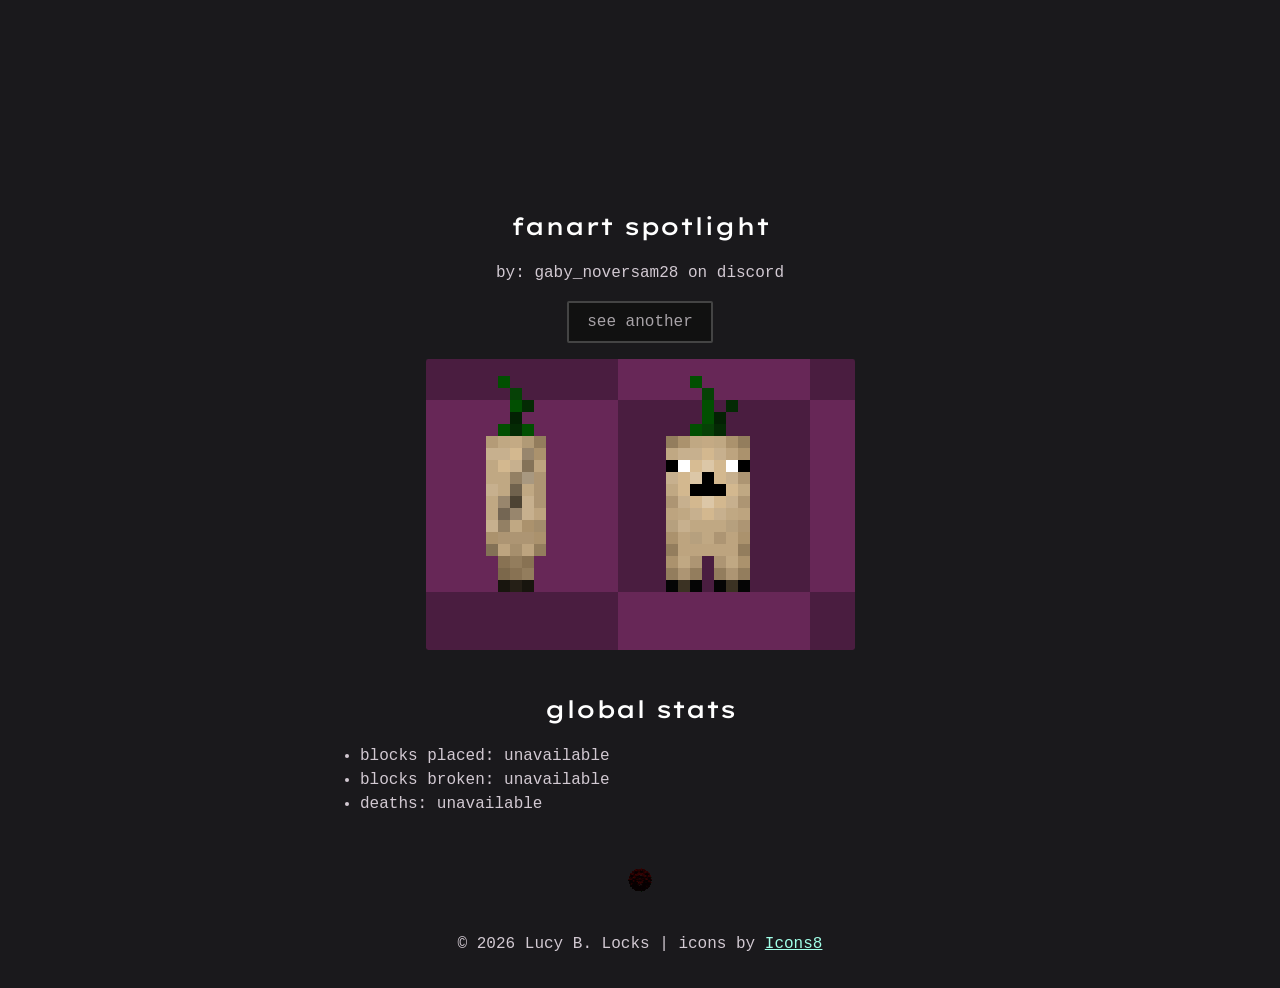
==== commit cd91e734: "Updated content" ====
--- a/index.html
+++ b/index.html
@@ -111,8 +111,7 @@
 					<li>
 						<h4>what is this?</h4>
 						<p>
-							lucid blocks is an entirely new way to experience your subconscious.
-							it is an open world survival sandbox with psychedelic and dream-like worlds to explore.
+							lucid blocks is an open world survival sandbox with psychedelic and dream-like worlds to explore.
 							some features include:
 						</p>
 						<ul>
@@ -128,12 +127,11 @@
 								powerful items like grappling hooks, bee gliders, ball wands, scuba diving gear, and explosives.
 							</li>
 							<li>
-								many lovely creatures to meet.
-							</li>
-							<li>
-								the firmament to share your creations with other dreamers.
-							</li>
-
+								many lovely vermin to meet.
+							</li>
+							<li>
+								the firmament to share your creations with others.
+							</li>
 						</ul>
 					</li>
 					<li>
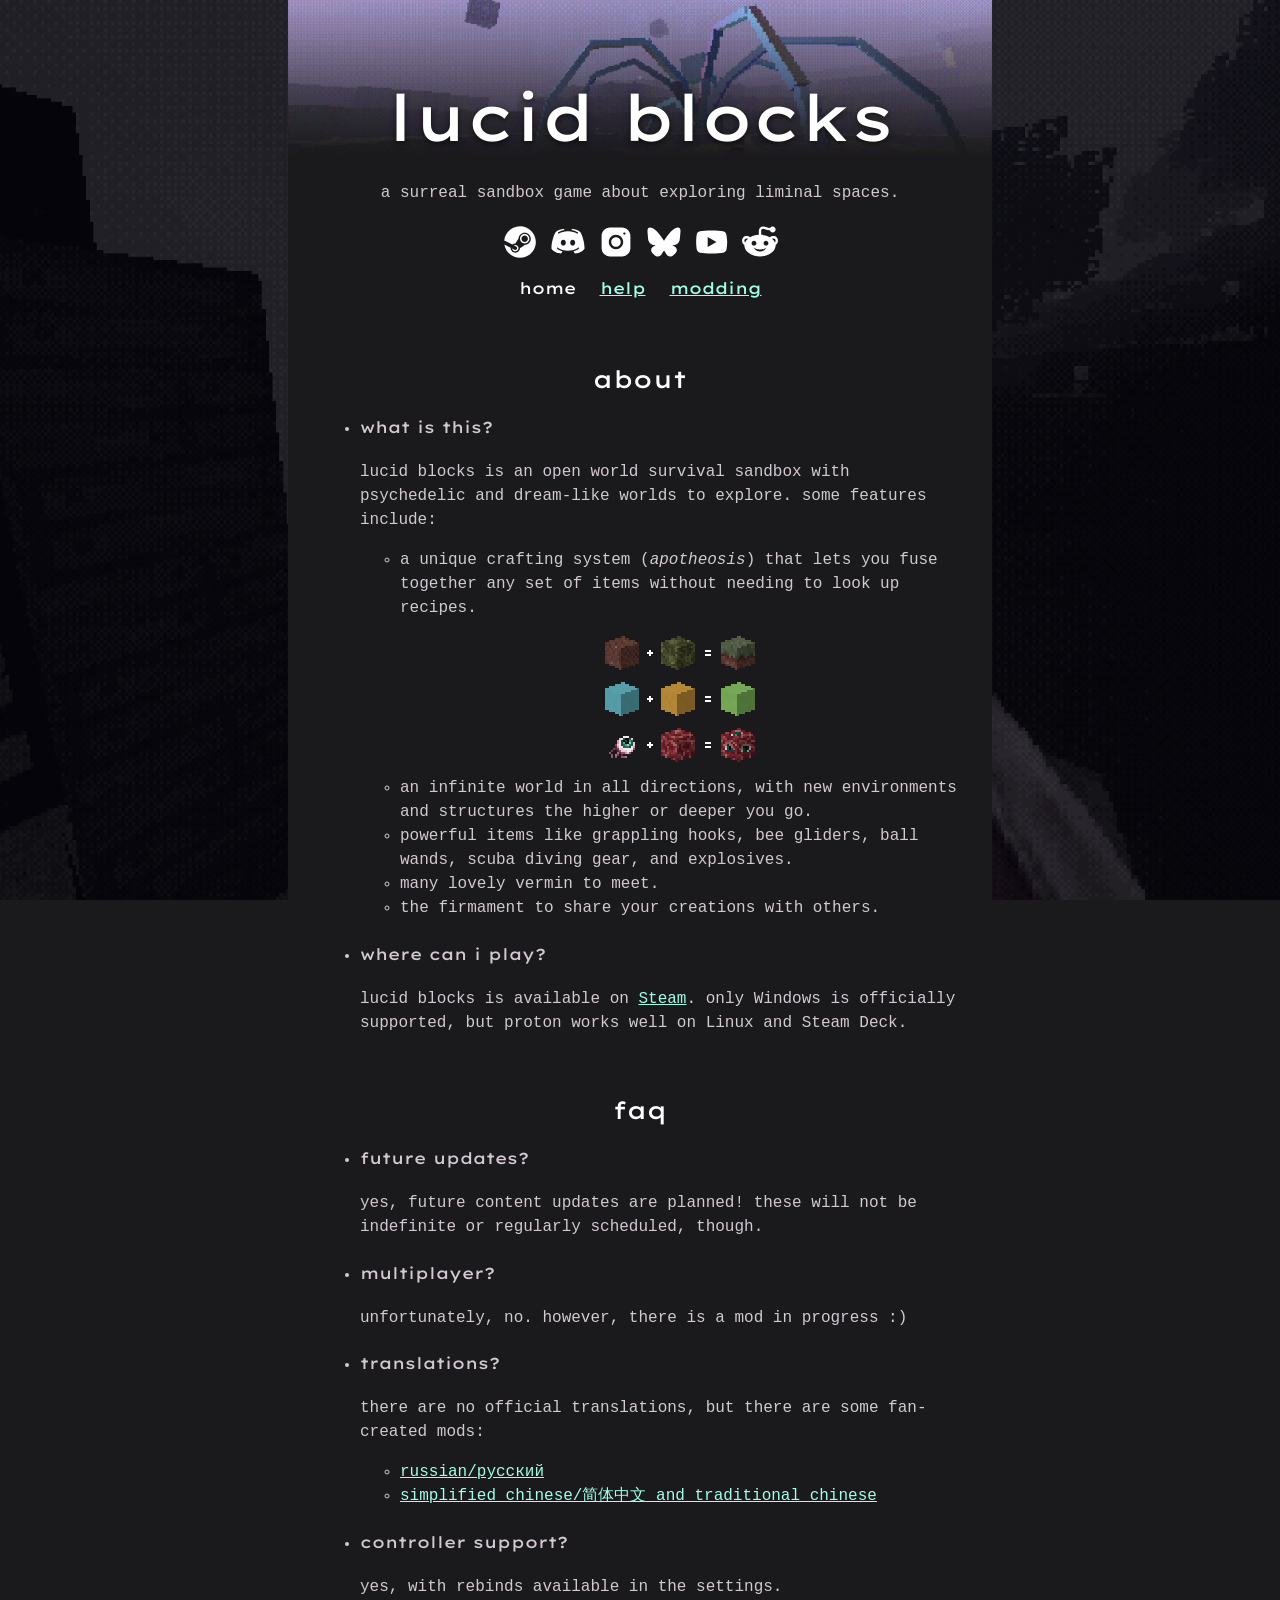
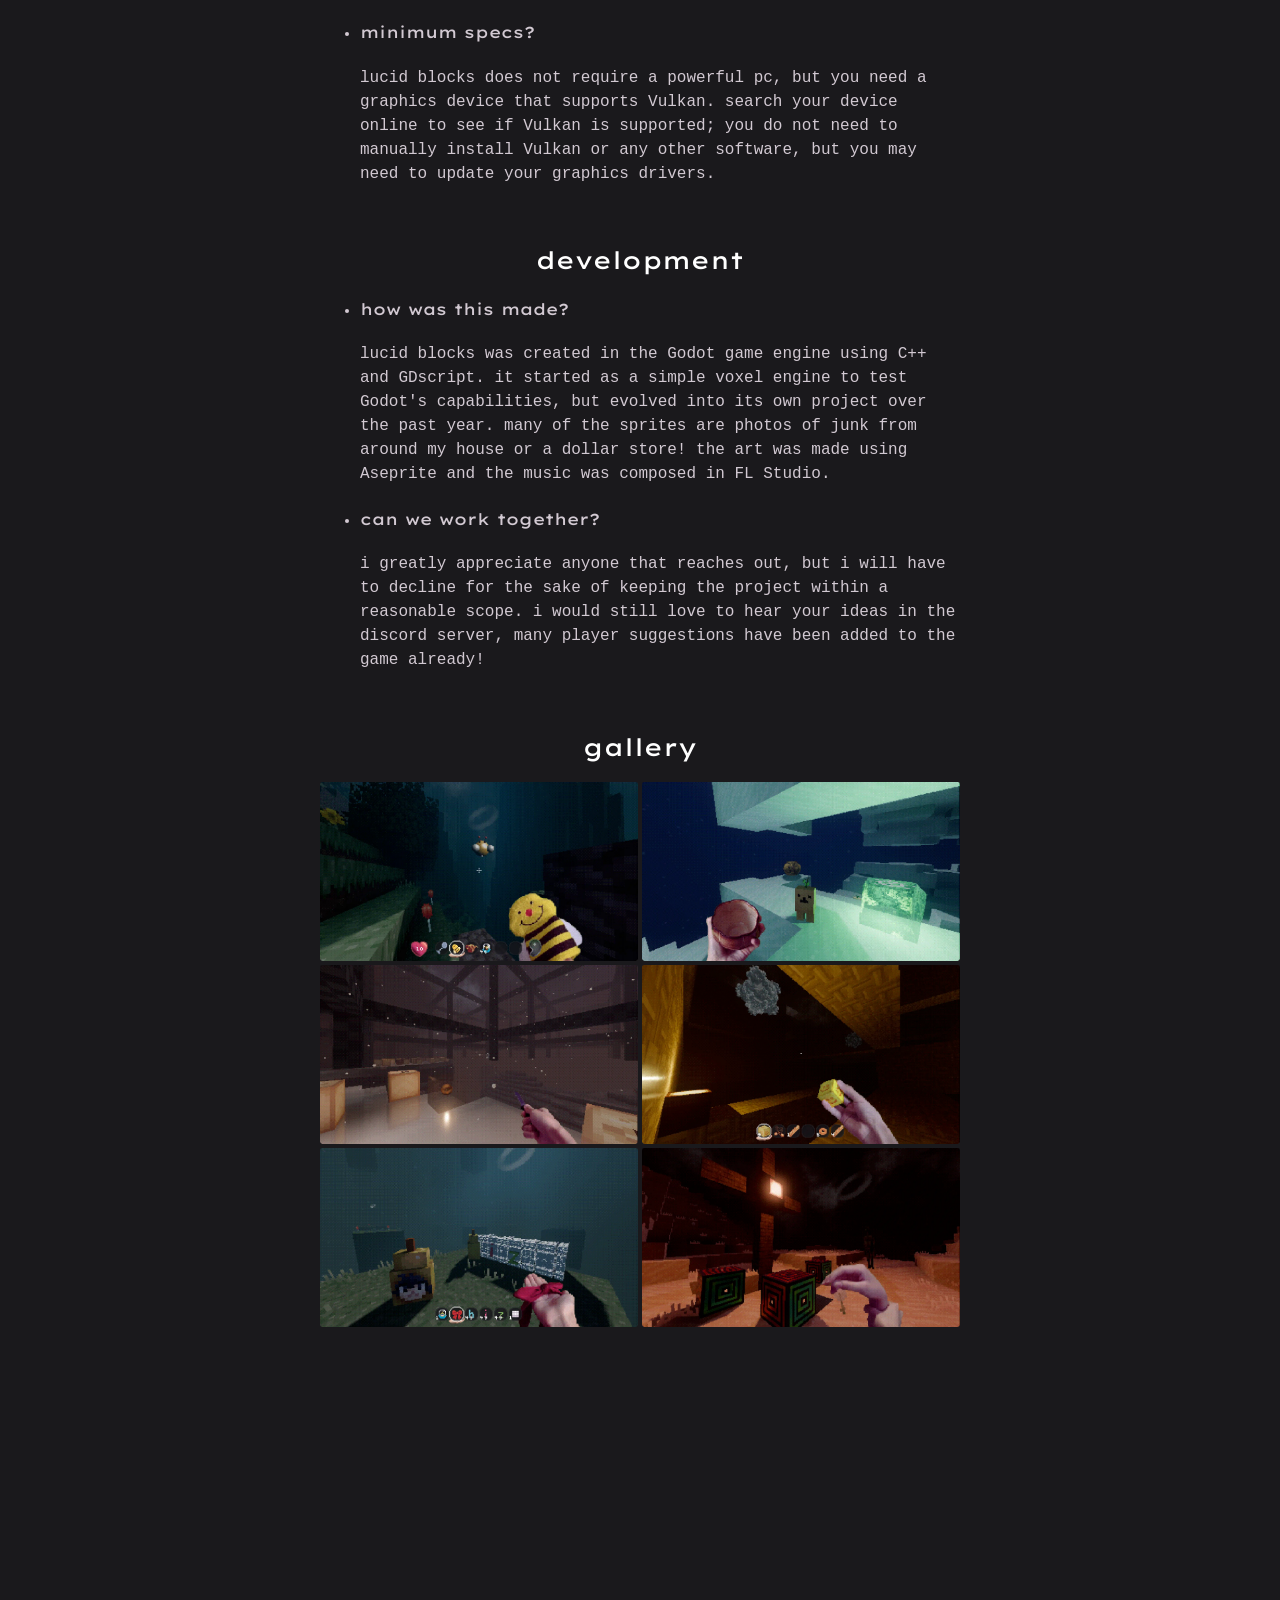
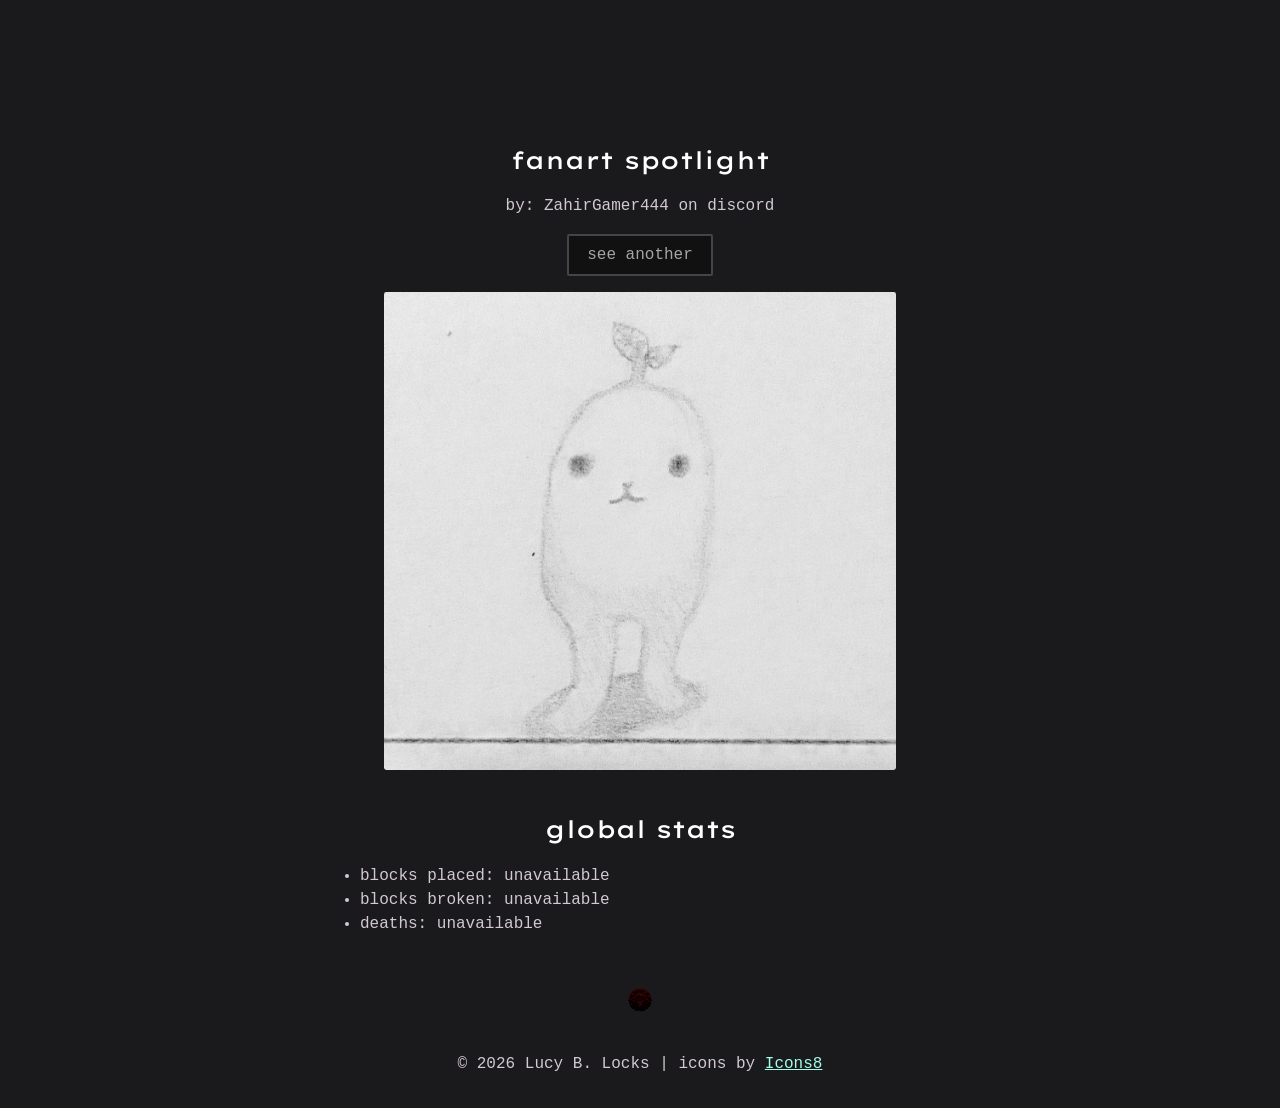
==== commit 94510911: "Added a modding page" ====
--- a/index.html
+++ b/index.html
@@ -50,11 +50,6 @@
 			},
 			{
 			"@type": "Question",
-			"name": "Is mod support available?",
-			"acceptedAnswer": { "@type": "Answer", "text": "Yes, see the GameBanana page at https://gamebanana.com/games/24404." }
-			},
-			{
-			"@type": "Question",
 			"name": "Does Lucid Blocks have multiplayer?",
 			"acceptedAnswer": { "@type": "Answer", "text": "No, but a multiplayer mod is currently in progress." }
 			},
@@ -99,8 +94,9 @@
 
 		<nav id="websiteNavigation">
 			<ul>
-				<li><a href="index.html">home</a></li>
+				<li><a href="index.html" class="current">home</a></li>
 				<li><a href="help.html">help</a></li>
+				<li><a href="modding.html">modding</a></li>
 			</ul>
 		</nav>
 
@@ -137,7 +133,7 @@
 					<li>
 						<h4>where can i play?</h4>
 						<p>
-							lucid blocks is available on <a href="https://store.steampowered.com/app/3495730/Lucid_Blocks/">Steam</a>. only windows is officially supported, but proton works well on Linux and Steam Deck.
+							lucid blocks is available on <a href="https://store.steampowered.com/app/3495730/Lucid_Blocks/">Steam</a>. only Windows is officially supported, but proton works well on Linux and Steam Deck.
 						</p>
 					</li>
 				</ul>
@@ -149,10 +145,6 @@
 					<li>
 						<h4>future updates?</h4>
 						<p>yes, future content updates are planned! these will not be indefinite or regularly scheduled, though.</p>
-					</li>
-					<li>
-						<h4>mod support?</h4>
-						<p>yes, see the <a href="https://gamebanana.com/games/24404">GameBanana page</a>.</p>
 					</li>
 					<li>
 						<h4>multiplayer?</h4>
@@ -173,7 +165,7 @@
 					<li>
 						<h4>minimum specs?</h4>
 						<p>
-							lucid blocks does not require a powerful pc, but you need a graphics device that supports Vulkan. search your device online to see if Vulkan is supported; you do not need to manually install Vulkan or any other software.
+							lucid blocks does not require a powerful pc, but you need a graphics device that supports Vulkan. search your device online to see if Vulkan is supported; you do not need to manually install Vulkan or any other software, but you may need to update your graphics drivers.
 						</p>
 					</li>
 				</ul>
--- a/styles.css
+++ b/styles.css
@@ -44,7 +44,7 @@
 
 #websiteNavigation {
 	display: flex;
-    justify-content: center; 
+    justify-content: center;
     align-items: center;
 }
 
@@ -150,18 +150,23 @@
     margin-top: 2.0em;
 }
 
-p, ul {
+p, ul, ol {
     line-height: 1.5em;
     color: rgb(210, 201, 210);
     font-family: 'Courier New', Courier, monospace;
 }
 
-ul {
+ul, ol {
     text-align: left;
 }
 
 a {
     color: rgb(161, 255, 232);
+}
+
+a.current {
+    color: rgb(255, 255, 255);
+    text-decoration:  none;
 }
 
 main, footer {
@@ -187,7 +192,7 @@
 
 .articleimg {
     width: 100%;
-    object-fit: cover; 
+    object-fit: cover;
 }
 
 .gallery img {
@@ -244,3 +249,10 @@
         width: 100%;
     }
 }
+
+code {
+    color: rgb(243, 211, 194);
+    background-color: black;
+    padding: 0.2em;
+    border-radius: 0.2em;
+}
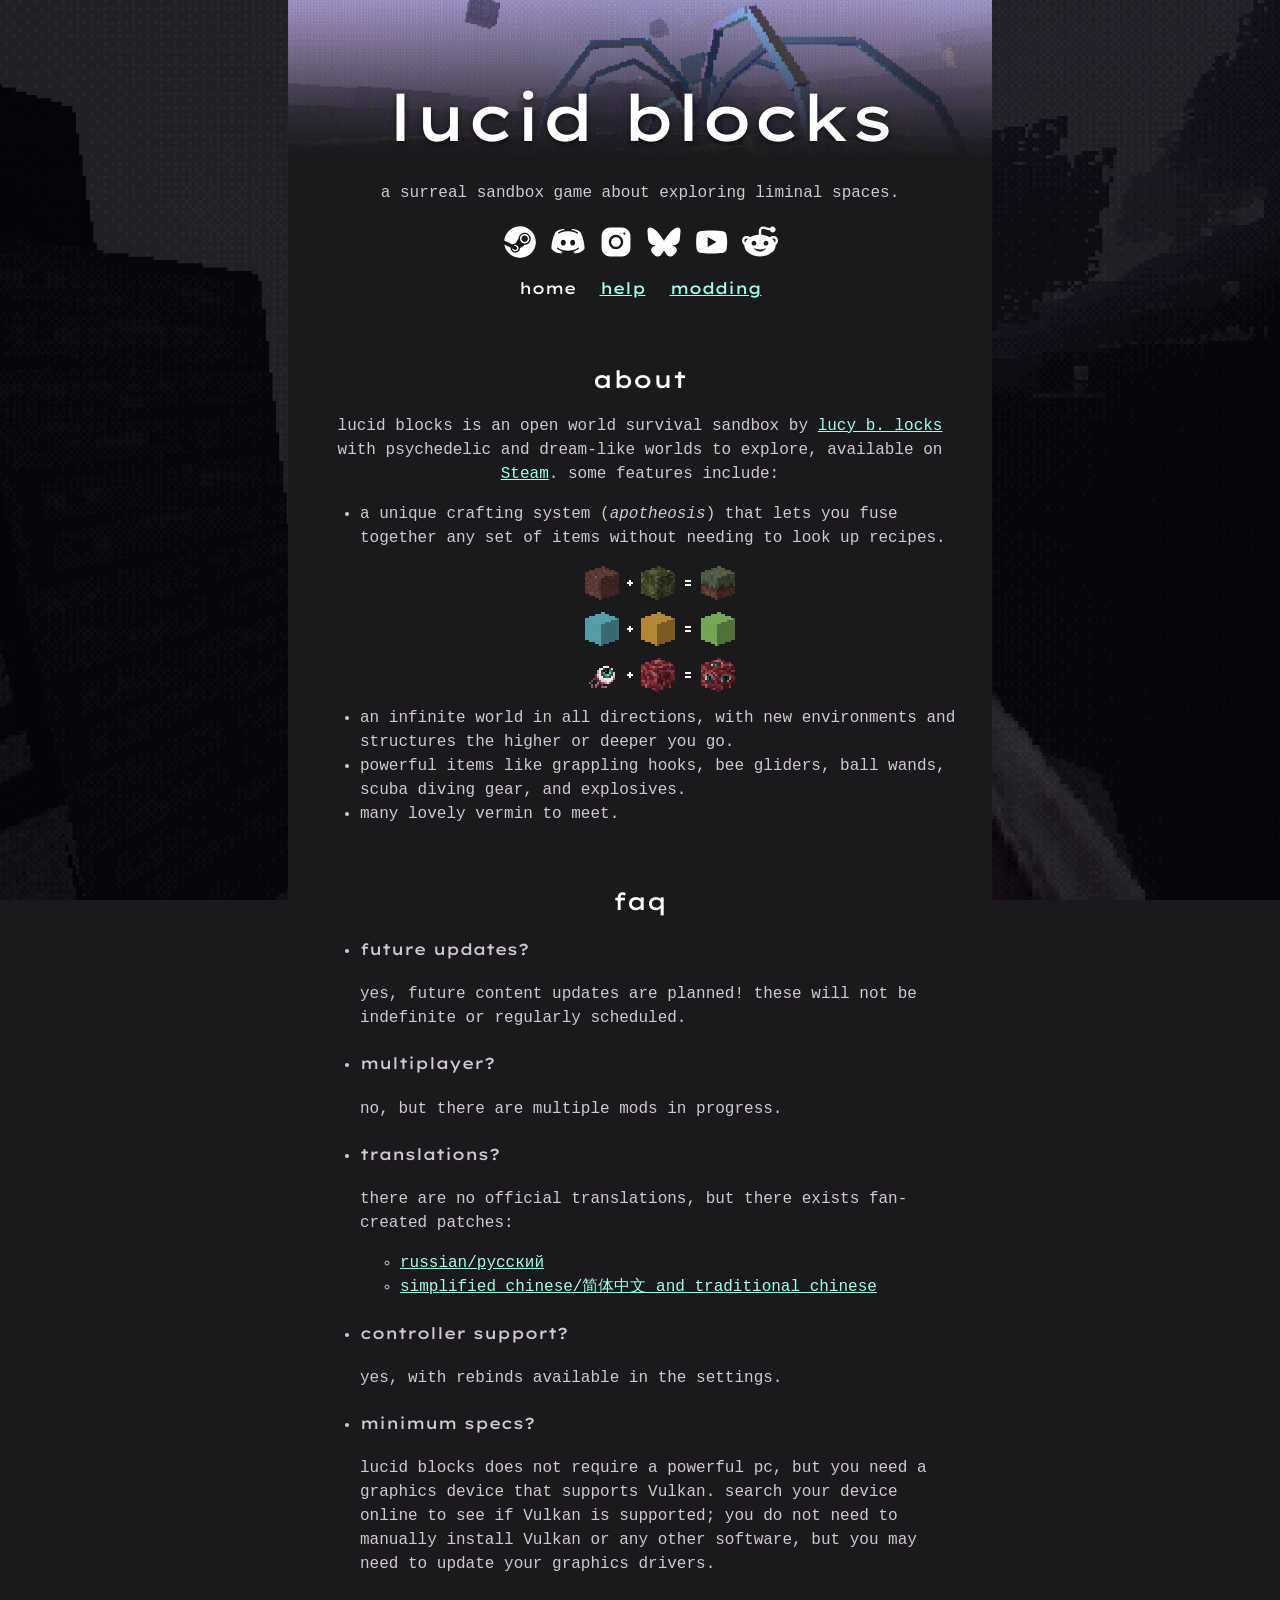
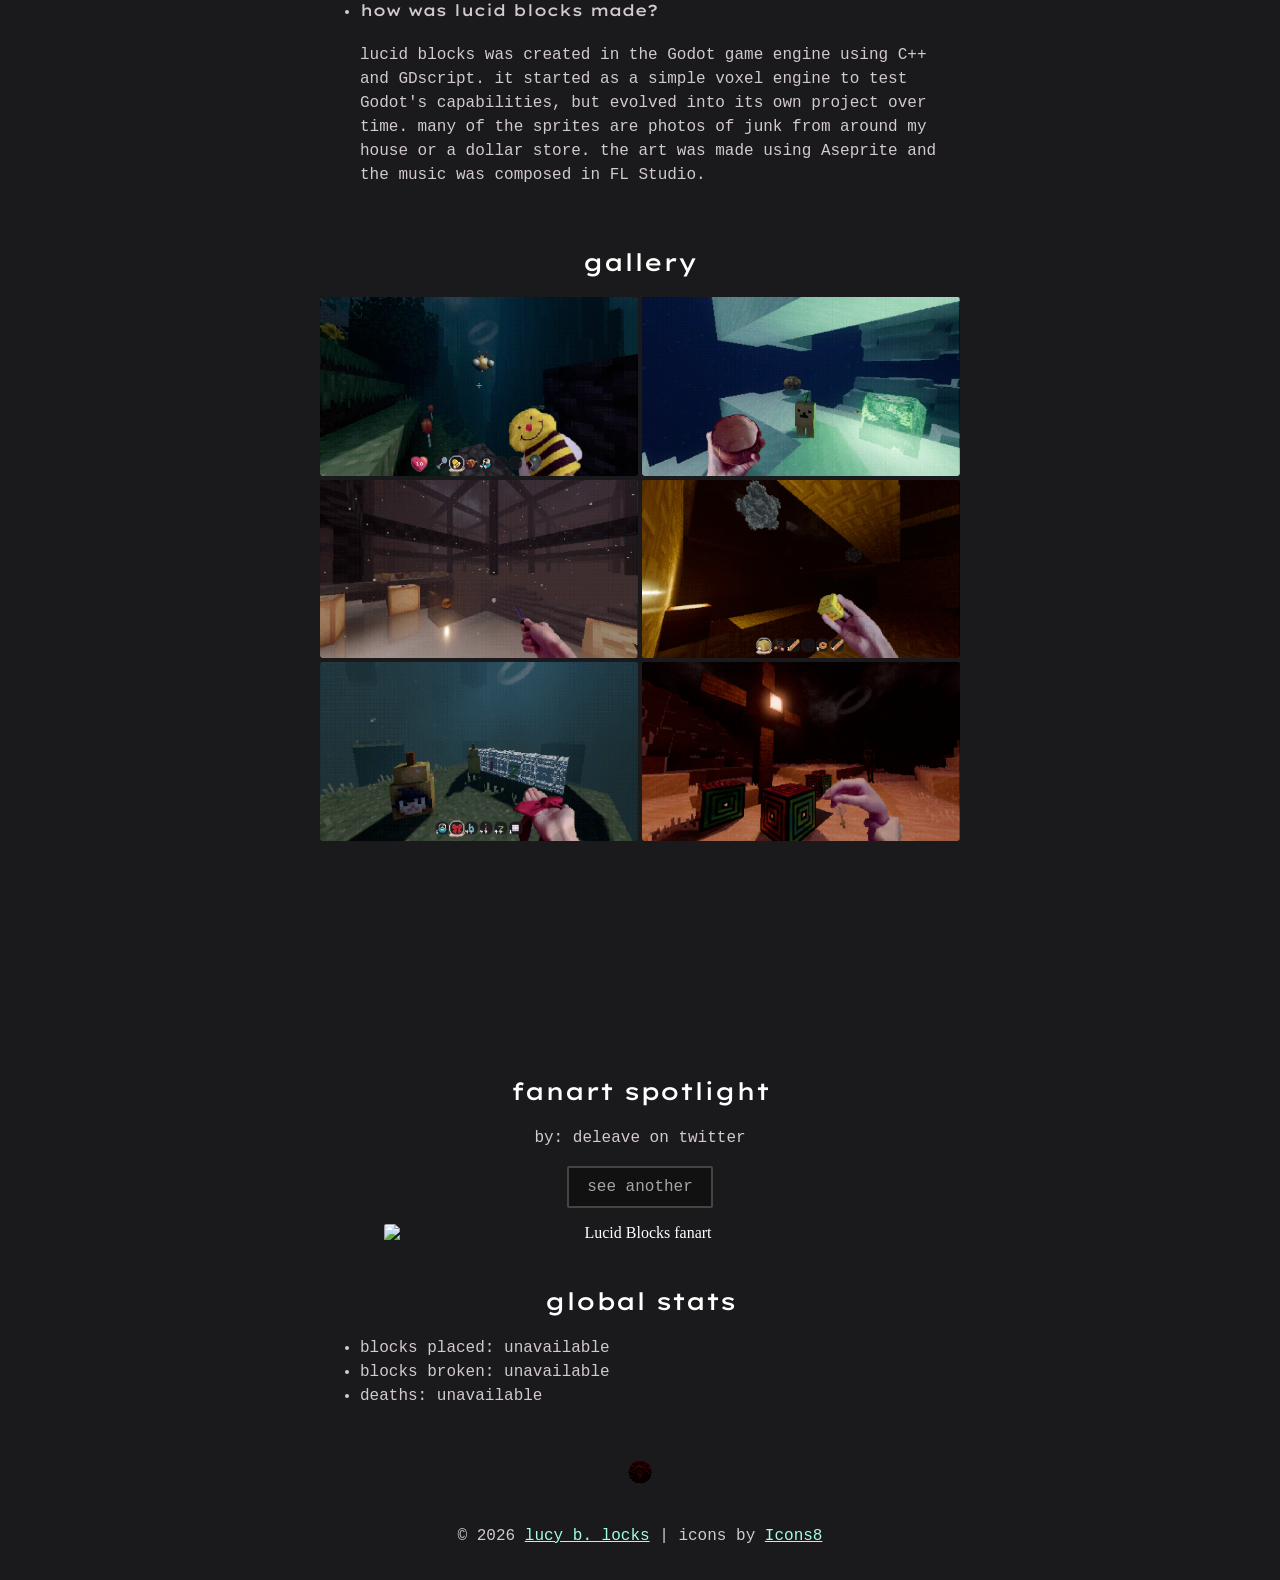
==== commit 073edac7: "Updated website content" ====
--- a/index.html
+++ b/index.html
@@ -103,40 +103,25 @@
 		<main>
 			<section class="contentSection">
 				<h2> about</h2>
-				<ul>
-					<li>
-						<h4>what is this?</h4>
-						<p>
-							lucid blocks is an open world survival sandbox with psychedelic and dream-like worlds to explore.
-							some features include:
-						</p>
-						<ul>
-							<li>
-								a unique crafting system (<i>apotheosis</i>) that lets you fuse together any set of items
-								without needing to look up recipes.
-							</li>
-							<img class="embedded-image" src="images/fusion_example.webp" alt="How to fuse items together in Lucid Blocks"/>
-							<li>
-								an infinite world in all directions, with new environments and structures the higher or deeper you go.
-							</li>
-							<li>
-								powerful items like grappling hooks, bee gliders, ball wands, scuba diving gear, and explosives.
-							</li>
-							<li>
-								many lovely vermin to meet.
-							</li>
-							<li>
-								the firmament to share your creations with others.
-							</li>
-						</ul>
-					</li>
-					<li>
-						<h4>where can i play?</h4>
-						<p>
-							lucid blocks is available on <a href="https://store.steampowered.com/app/3495730/Lucid_Blocks/">Steam</a>. only Windows is officially supported, but proton works well on Linux and Steam Deck.
-						</p>
-					</li>
-				</ul>
+				<p>
+					lucid blocks is an open world survival sandbox by <a href="https://lucyblocks.com">lucy b. locks</a> with psychedelic and dream-like worlds to explore, available on <a href="https://store.steampowered.com/app/3495730/Lucid_Blocks/">Steam</a>. some features include:
+				</p>
+				<ul class="indented-list">
+					<li>
+						a unique crafting system (<i>apotheosis</i>) that lets you fuse together any set of items
+						without needing to look up recipes.
+					</li>
+					<img class="embedded-image" src="images/fusion_example.webp" alt="How to fuse items together in Lucid Blocks"/>
+					<li>
+						an infinite world in all directions, with new environments and structures the higher or deeper you go.
+					</li>
+					<li>
+						powerful items like grappling hooks, bee gliders, ball wands, scuba diving gear, and explosives.
+					</li>
+					<li>
+						many lovely vermin to meet.
+					</li>
+				</ul>				
 			</section>
 
 			<section class="contentSection">
@@ -144,15 +129,15 @@
 				<ul>
 					<li>
 						<h4>future updates?</h4>
-						<p>yes, future content updates are planned! these will not be indefinite or regularly scheduled, though.</p>
+						<p>yes, future content updates are planned! these will not be indefinite or regularly scheduled.</p>
 					</li>
 					<li>
 						<h4>multiplayer?</h4>
-						<p>unfortunately, no. however, there is a mod in progress :)</p>
+						<p>no, but there are multiple mods in progress.</p>
 					</li>
 					<li>
 						<h4>translations?</h4>
-						<p>there are no official translations, but there are some fan-created mods:</p>
+						<p>there are no official translations, but there exists fan-created patches:</p>
 						<ul>
 							<li><a href="https://github.com/FunkyChickenCape/lucid-blocks-ru">russian/русский</a></li>
 							<li><a href="https://github.com/MILK-FOR-FREE/Lucid-Blocks-Chinese-Localization/">simplified chinese/简体中文 and traditional chinese</a></li>
@@ -168,26 +153,13 @@
 							lucid blocks does not require a powerful pc, but you need a graphics device that supports Vulkan. search your device online to see if Vulkan is supported; you do not need to manually install Vulkan or any other software, but you may need to update your graphics drivers.
 						</p>
 					</li>
-				</ul>
-			</section>
-
-			<section class="contentSection">
-				<h2> development </h2>
-				<ul>
-					<li>
-						<h4>how was this made?</h4>
+					<li>
+						<h4>how was lucid blocks made?</h4>
 						<p>
 							lucid blocks was created in the Godot game engine using <nobr>C++</nobr> and GDscript.
 							it started as a simple voxel engine to test Godot's capabilities, but evolved
-							into its own project over the past year. many of the sprites are photos of junk from around
-							my house or a dollar store! the art was made using Aseprite and the music was composed in FL Studio.
-						</p>
-					</li>
-					<li>
-						<h4>can we work together?</h4>
-						<p>i greatly appreciate anyone that reaches out, but i will have to decline for the sake of keeping the
-							project within a reasonable scope. i would still love to hear your ideas in the discord server,
-							many player suggestions have been added to the game already!
+							into its own project over time. many of the sprites are photos of junk from around
+							my house or a dollar store. the art was made using Aseprite and the music was composed in FL Studio.
 						</p>
 					</li>
 				</ul>
@@ -206,13 +178,7 @@
 						<iframe src="https://www.youtube-nocookie.com/embed/zMV_tRGz0kU?si=rb2TdDwyq2T29jI_&rel=0" title="YouTube video player" frameborder="0" allow="autoplay; clipboard-write; encrypted-media; picture-in-picture; web-share" referrerpolicy="strict-origin-when-cross-origin" allowfullscreen></iframe>
 					</div>
 					<div class="video-wrapper">
-						<iframe src="https://www.youtube-nocookie.com/embed/W9FAO-mgnk8?si=cuNZHRYO8XVEXqZ0&rel=0" title="YouTube video player" frameborder="0" allow="autoplay; clipboard-write; encrypted-media; picture-in-picture; web-share" referrerpolicy="strict-origin-when-cross-origin" allowfullscreen></iframe>
-					</div>
-					<div class="video-wrapper">
 						<iframe src="https://www.youtube-nocookie.com/embed/zR0OSpIx3fw?si=GwXAoD6N3HIUBH2a&rel=0" title="YouTube video player" frameborder="0" allow="autoplay; clipboard-write; encrypted-media; picture-in-picture; web-share" referrerpolicy="strict-origin-when-cross-origin" allowfullscreen></iframe>
-					</div>
-					<div class="video-wrapper">
-						<iframe src="https://www.youtube-nocookie.com/embed/PuqwQ_7cEr8?si=5TdYImzTWphIjILs&rel=0" title="YouTube video player" frameborder="0" allow="autoplay; clipboard-write; encrypted-media; picture-in-picture; web-share" referrerpolicy="strict-origin-when-cross-origin" allowfullscreen></iframe>
 					</div>
 				</div>
 			</section>
@@ -241,7 +207,7 @@
 		<img loading="lazy" alt="Moving image of an Ofanim" src="images/tiny_fractal.gif"/>
 
 		<footer>
-			<p>© 2026 Lucy B. Locks | icons by <a href="https://icons8.com/">Icons8</a></p>
+			<p>© 2026 <a href="https://lucyblocks.com">lucy b. locks</a> | icons by <a href="https://icons8.com/">Icons8</a></p>
 		</footer>
 
 		<script src="fanart.js"></script>
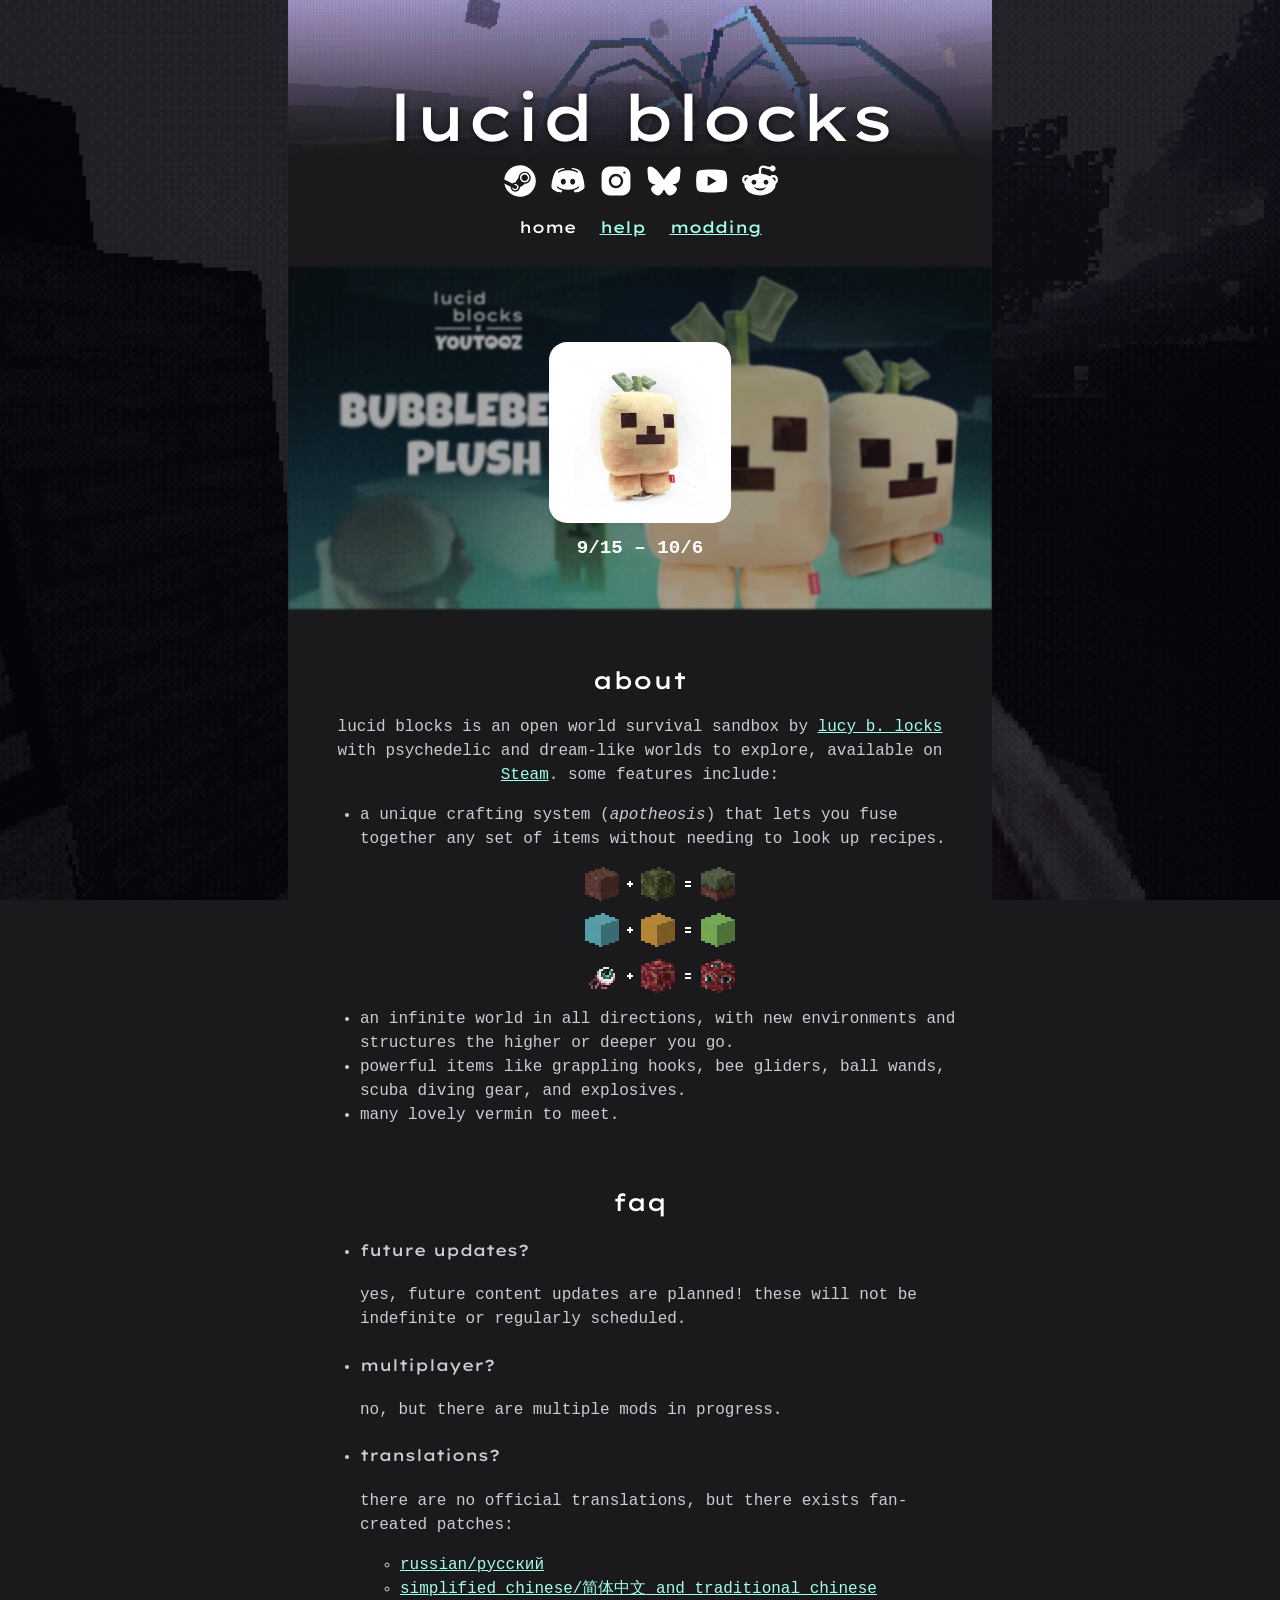
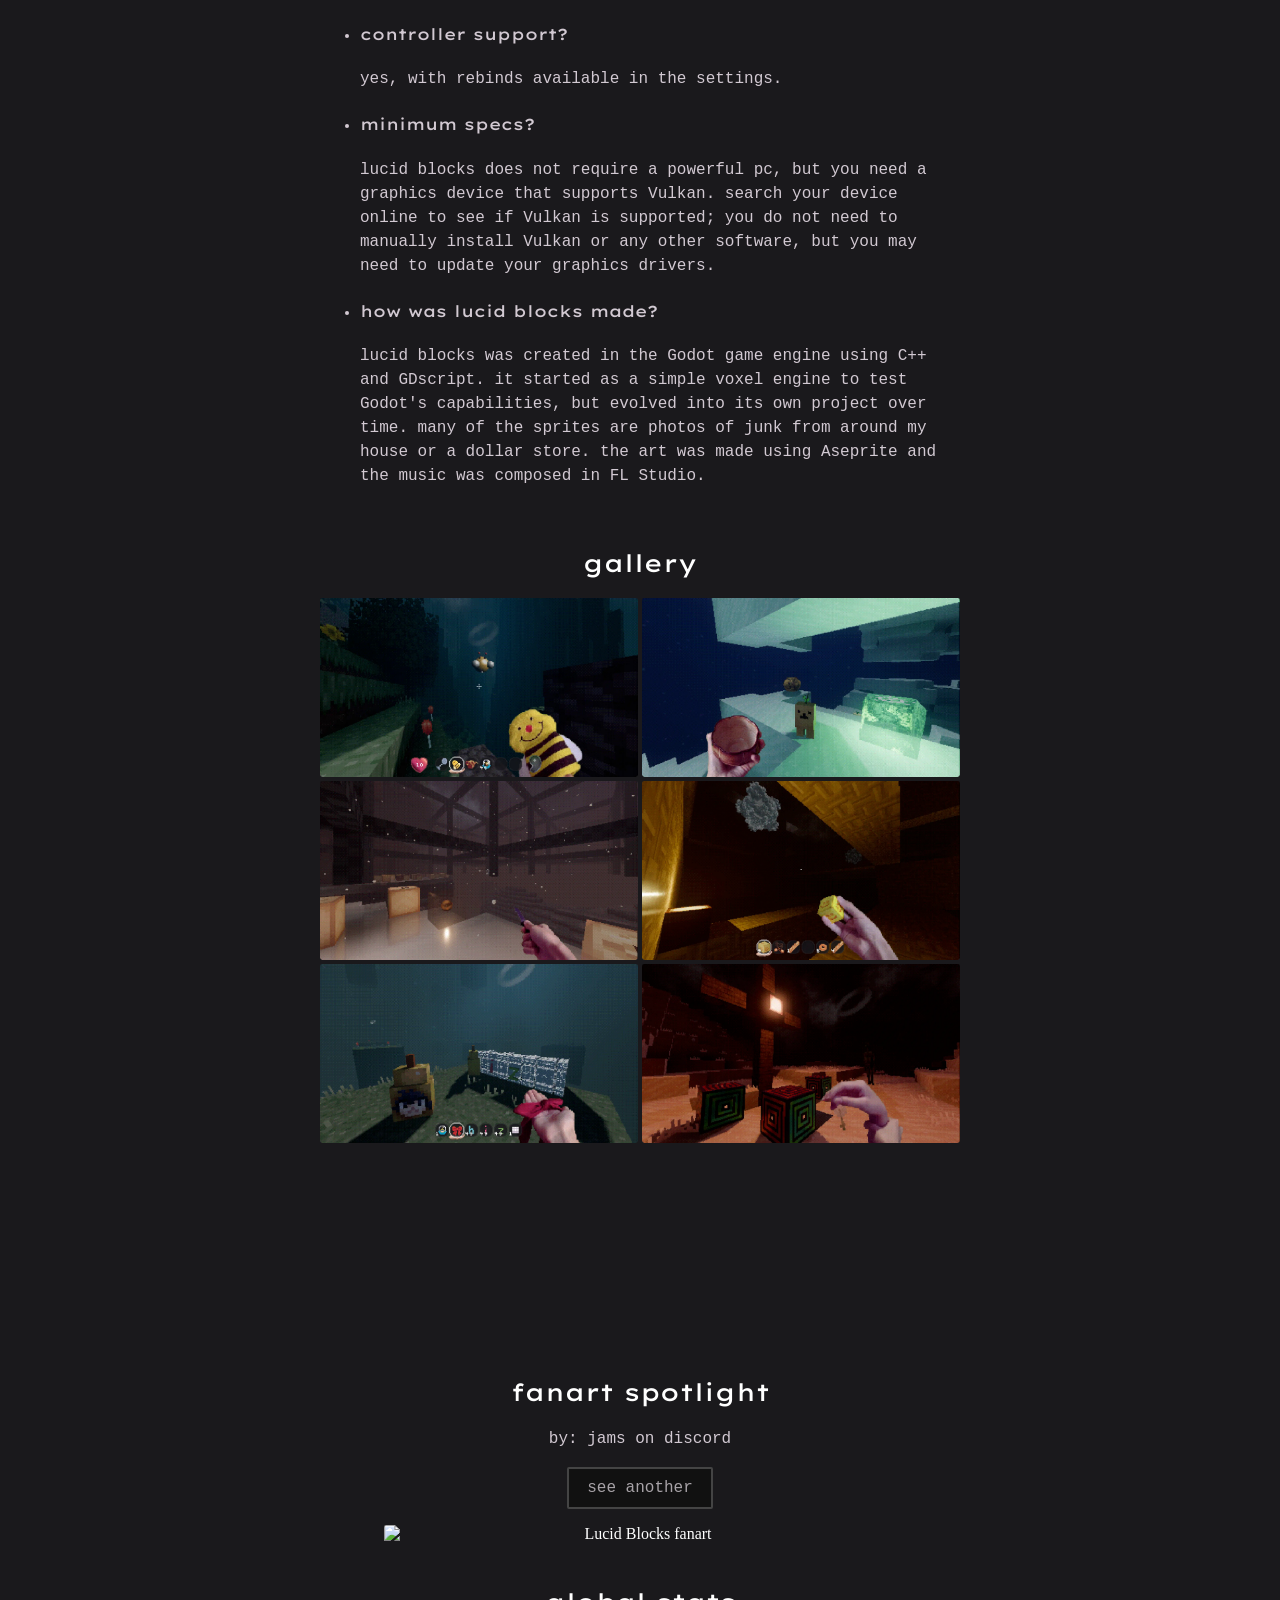
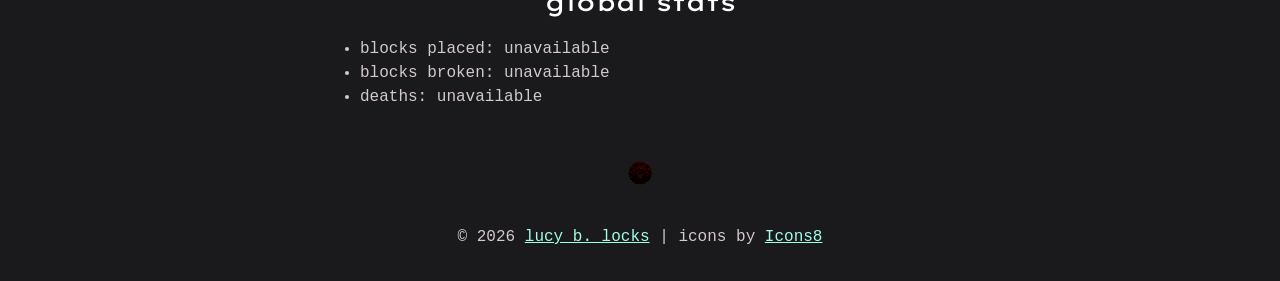
==== commit 9d2a2560: "Plushie link" ====
--- a/index.html
+++ b/index.html
@@ -79,10 +79,6 @@
 			<h1>lucid blocks</h1>
 		</div>
 
-		<section id="intro">
-			<p>a surreal sandbox game about exploring liminal spaces. </p>
-		</section>
-
 		<nav id="social">
 			<a target="_blank" class="icon" href="https://store.steampowered.com/app/3495730/Lucid_Blocks/"><img alt="Clickable link to the Lucid Blocks Steam page" src="images/icons/steam.svg"/></a>
 			<a target="_blank" class="icon" href="https://discord.gg/lucidblocks">                   <img alt="Clickable link to the Lucid Blocks Discord server" src="images/icons/discord.svg"/></a>
@@ -99,6 +95,15 @@
 				<li><a href="modding.html">modding</a></li>
 			</ul>
 		</nav>
+
+		<div class="contentSection" id="plushieContainer">
+			<img id="plushimg" src="images/youtooz/lucidblocks-bubblebear_reveal_wide.webp" alt="Youtooz x Lucid Blocks reveal: bubblebear plush"class="articleimg"/>
+			<div id="spinningBubblebearContainer">
+				<img id="spinningBubblebear" src="images/youtooz/bubblespin.gif" alt="360 of the bubblebear plush"/>
+				<p id="youtoozText">9/15 – 10/6</p>
+			</div>
+			<a href="https://youtooz.com/products/bubblebear-plush-9-inch" class="stretchedLink"></a>
+		</div>
 
 		<main>
 			<section class="contentSection">
--- a/styles.css
+++ b/styles.css
@@ -123,7 +123,7 @@
 
 html, body { overflow-x: hidden;}
 
-h1, h2, h3, h4, nav > ul > li > a {
+h1, h2, h3, h4, nav > ul > li > a, #plushieContainer {
     font-family: "Lexend Giga", sans-serif;
     font-optical-sizing: auto;
     font-style: normal;
@@ -195,6 +195,48 @@
     object-fit: cover;
 }
 
+#plushimg {
+    padding-top: 1em;
+    filter: blur(1px);
+    opacity: 65%;
+}
+
+#plushieContainer {
+    position: relative;
+}
+
+#spinningBubblebearContainer {
+    position: absolute;
+    width: 50%;
+    height: 50%;
+    top: 25%;
+    left: 25%;
+    
+}
+
+#spinningBubblebear {
+    height: 100%;
+    border-radius: 10%; 
+    z-index: 1; 
+}
+
+#youtoozText {
+    font-size: 1.2em;
+    margin-top: 10px;
+    line-height: normal;
+    font-weight: bold;
+    color: white;
+}
+
+.stretchedLink {
+  position: absolute;
+  width: 100%;
+  height: 100%;
+  top: 0;
+  right: 0;
+  z-index: 8; 
+}
+
 .gallery img {
     width: 100%;
     object-fit: cover;         /* fill the container, cropping if necessary */
